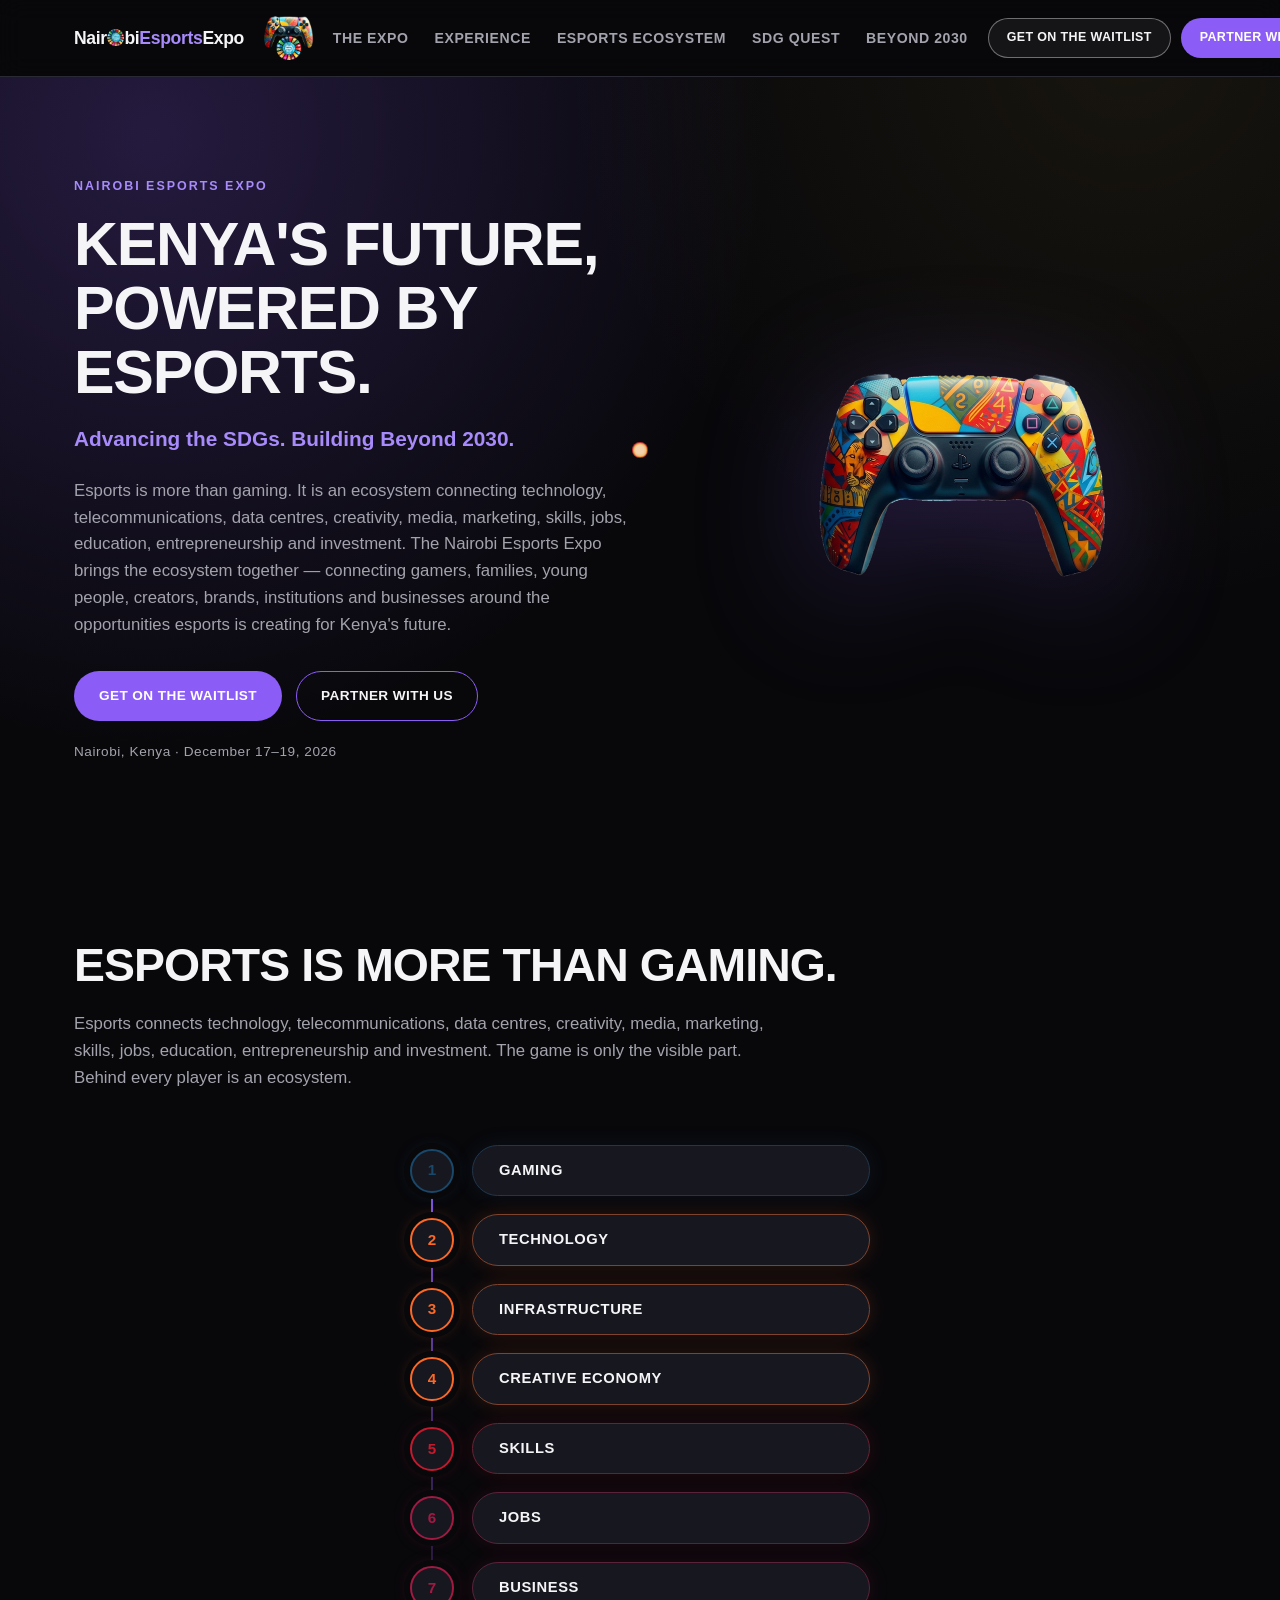
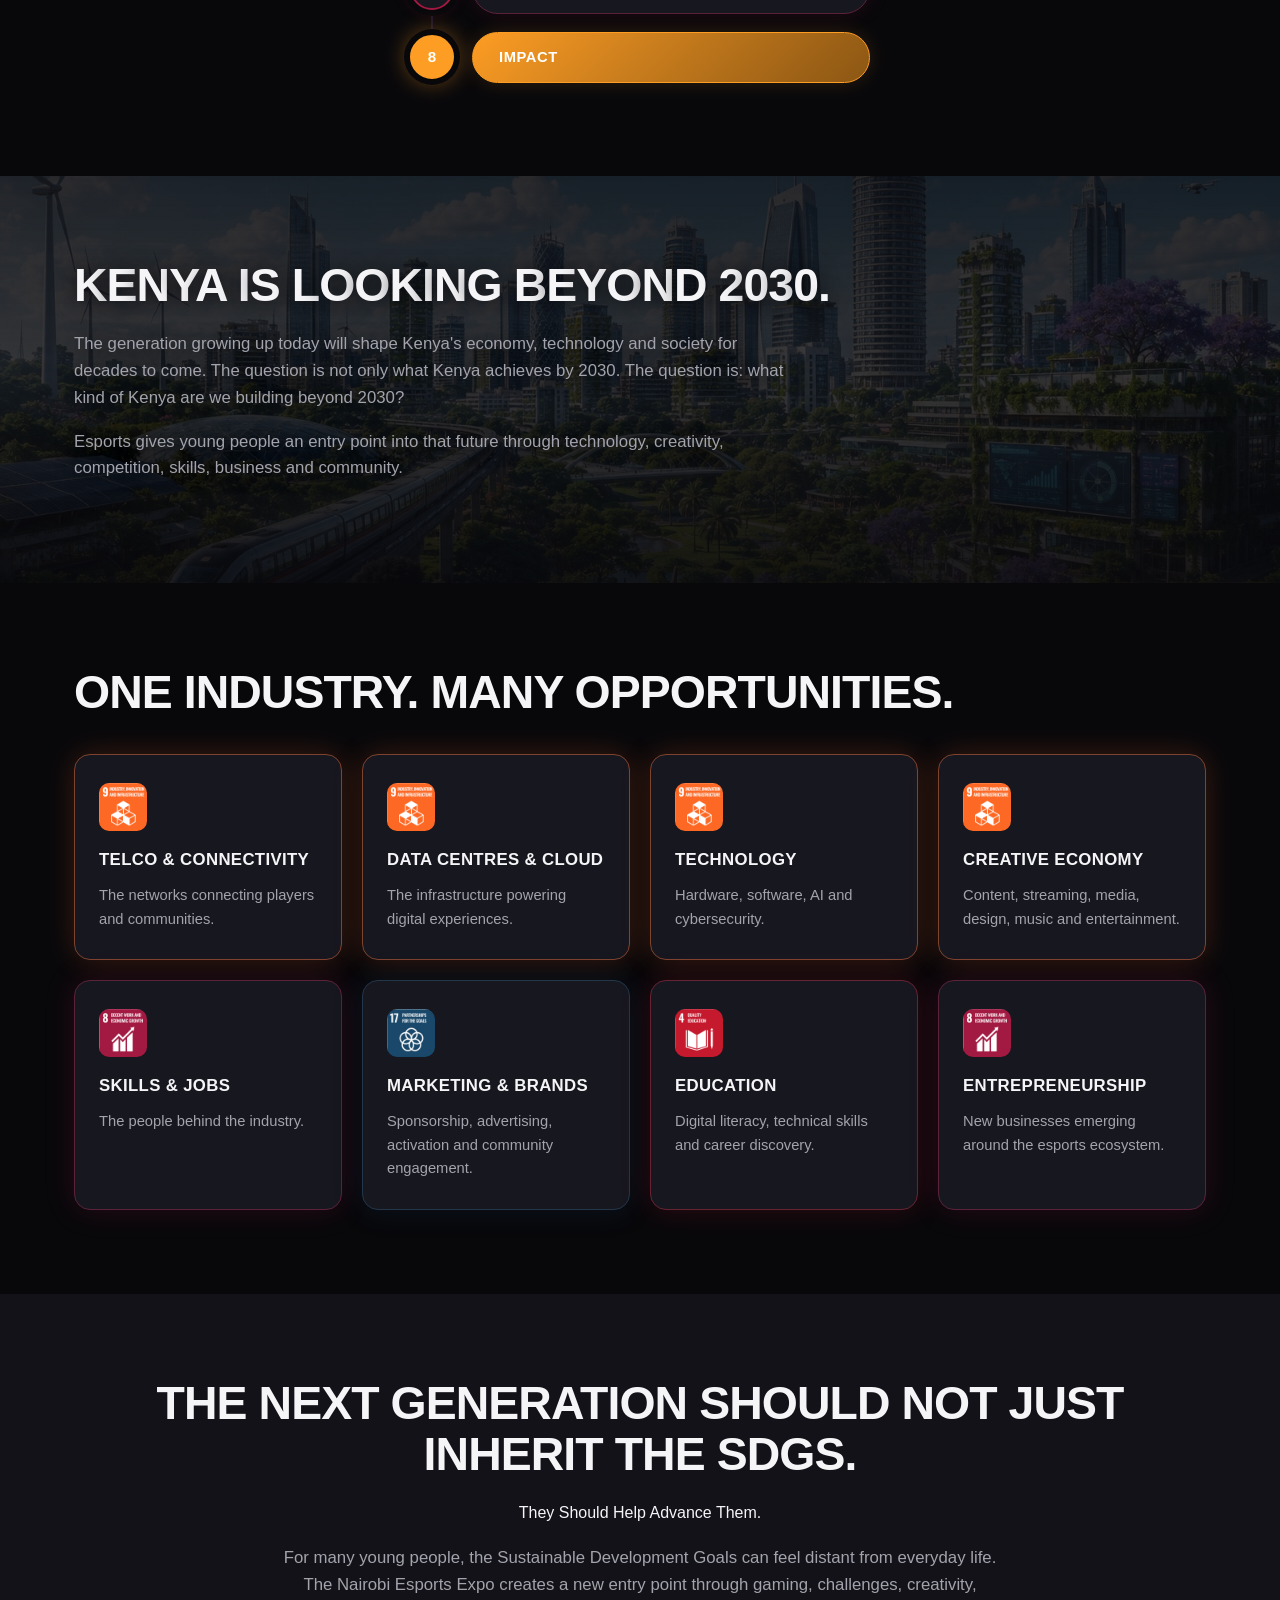
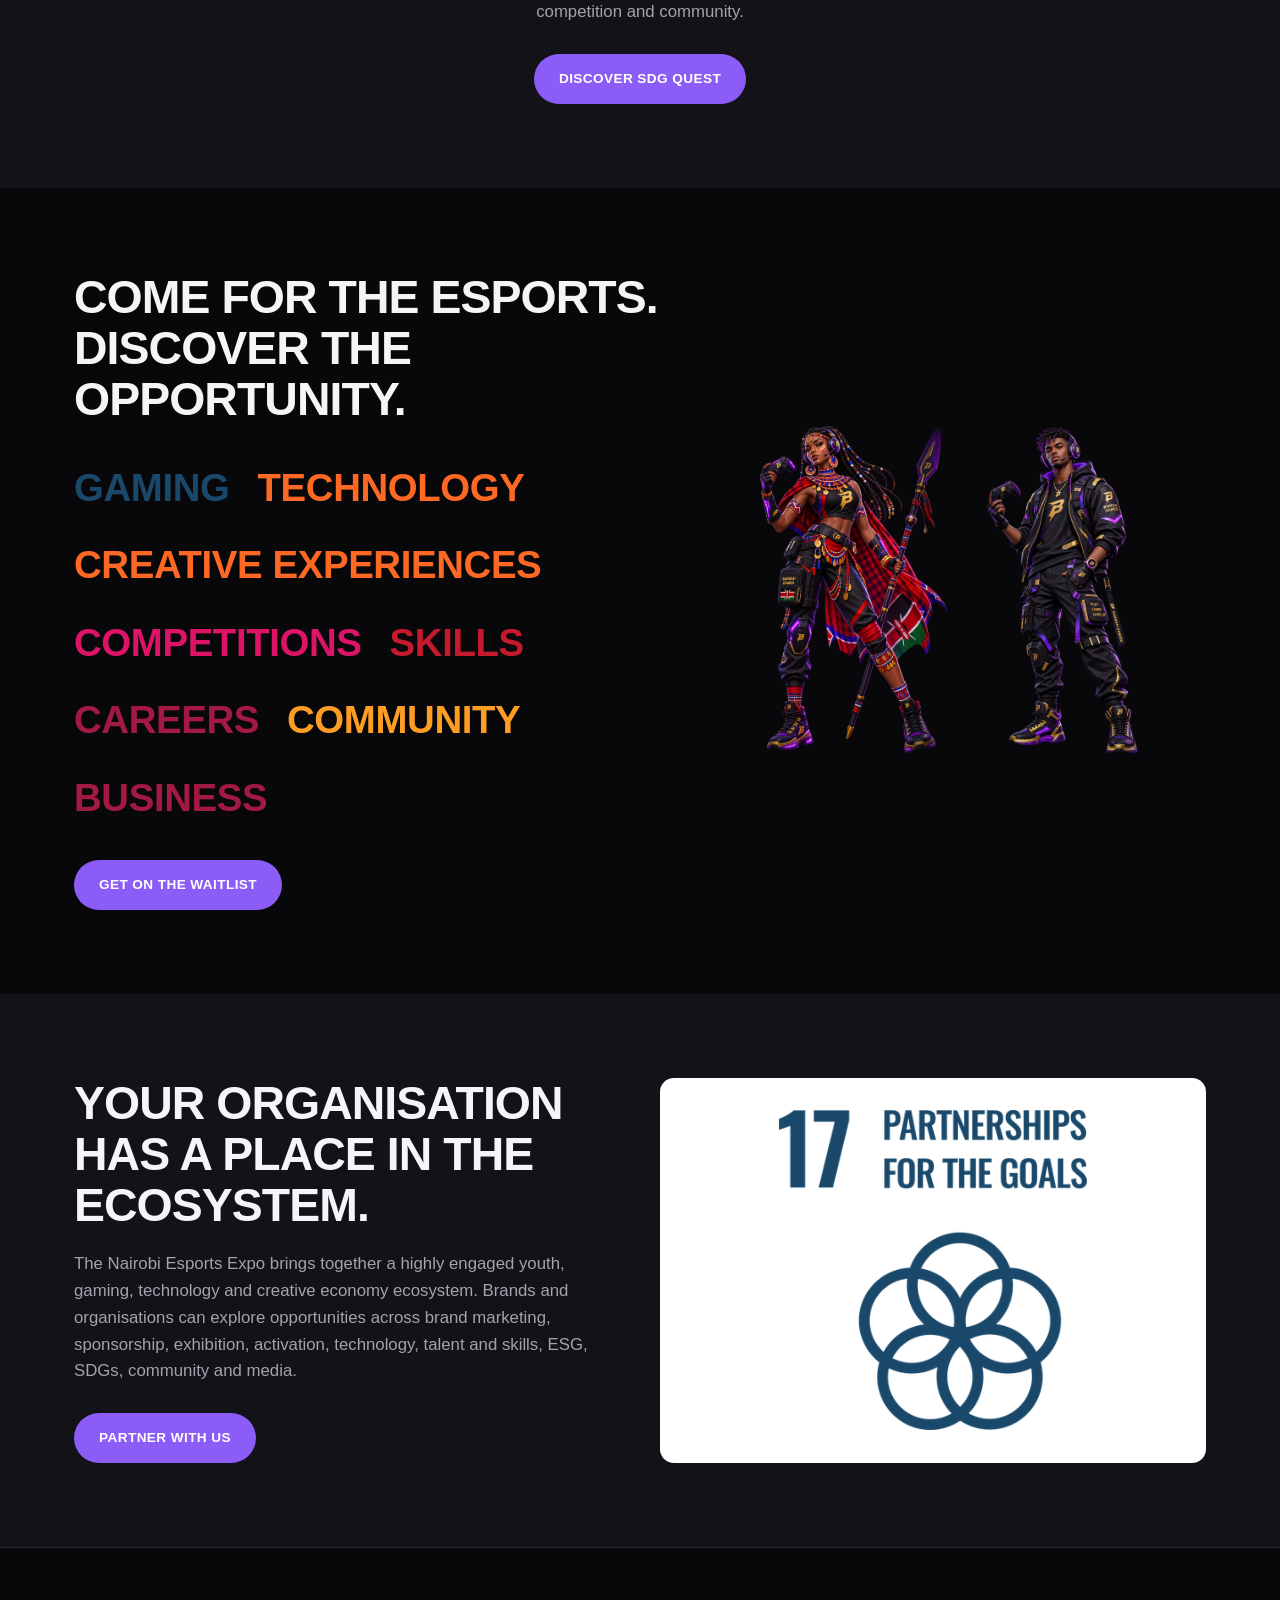
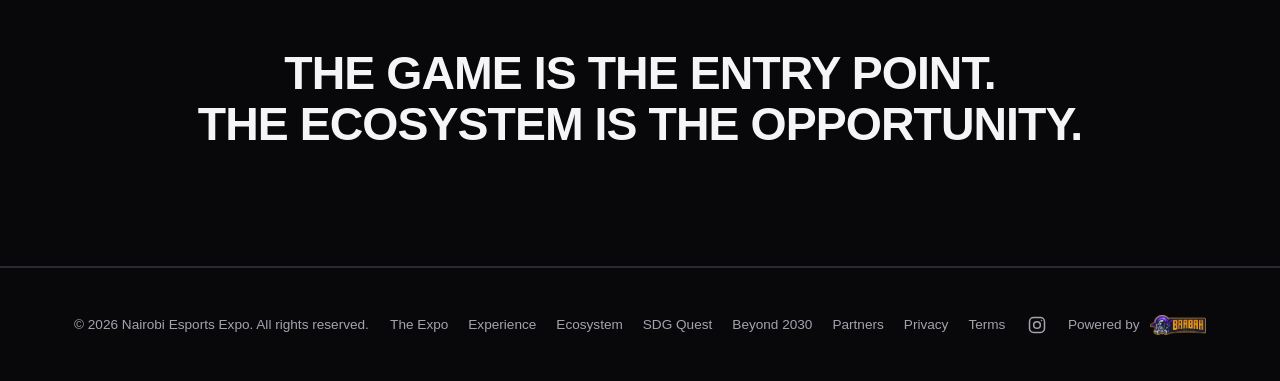
==== index.html @ 6d02dabc "Add hidden shake-counter mini-game Rapidly moving the cursor back and forth in roughly the same spot" ====
<!DOCTYPE html>
<html lang="en">
<head>
<meta charset="UTF-8">
<!-- Google tag (gtag.js) -->
<script async src="https://www.googletagmanager.com/gtag/js?id=G-0RFB4N63XX"></script>
<script>
  window.dataLayer = window.dataLayer || [];
  function gtag(){dataLayer.push(arguments);}
  gtag('js', new Date());

  gtag('config', 'G-0RFB4N63XX');
</script>
<meta name="viewport" content="width=device-width, initial-scale=1.0">
<title>Nairobi Esports Expo | Kenya's Future, Powered by Esports</title>
<meta name="description" content="Nairobi Esports Expo brings gamers, families, brands, institutions and the wider esports ecosystem together to explore technology, skills, jobs, creativity, SDGs and Kenya's future beyond 2030.">
<link rel="icon" type="image/png" sizes="32x32" href="favicon-32.png">
<link rel="icon" type="image/png" sizes="64x64" href="favicon-64.png">
<link rel="apple-touch-icon" href="favicon-64.png">
<link rel="stylesheet" href="styles.css?v=41">
</head>
<body>
<a href="#main" class="skip-link">Skip to content</a>

<header class="site-header">
  <div class="container nav-wrap">
    <a href="/" class="logo">Nair<img src="sdg-wheel.png" alt="o" class="logo-o">bi<span>Esports</span>Expo</a>
    <img src="sdg-logo.png" alt="Official Planeteer Club — SDG Games &amp; Esports" class="sdg-badge">
    <nav class="nav-links" aria-label="Primary">
      <a href="/the-expo">The Expo</a>
      <a href="/experience">Experience</a>
      <a href="/esports-ecosystem">Esports Ecosystem</a>
      <a href="/sdg-quest">SDG Quest</a>
      <a href="/beyond-2030">Beyond 2030</a>
    </nav>
    <div class="nav-ctas">
      <a href="/waitlist" class="btn btn-ghost btn-sm">Get on the Waitlist</a>
      <a href="/partners" class="btn btn-primary btn-sm">Partner With Us</a>
    </div>
    <button class="nav-toggle" aria-label="Toggle menu" aria-expanded="false">
      <span></span><span></span><span></span>
    </button>
  </div>
</header>

<main id="main">

  <!-- HERO -->
  <section class="hero">
    <div class="container hero-inner">
      <div class="hero-content reveal">
        <p class="eyebrow">Nairobi Esports Expo</p>
        <h1>Kenya's Future, Powered by Esports.</h1>
        <p class="subheadline">Advancing the SDGs. Building Beyond 2030.</p>
        <p class="hero-body">Esports is more than gaming. It is an ecosystem connecting technology, telecommunications, data centres, creativity, media, marketing, skills, jobs, education, entrepreneurship and investment. The Nairobi Esports Expo brings the ecosystem together — connecting gamers, families, young people, creators, brands, institutions and businesses around the opportunities esports is creating for Kenya's future.</p>
        <div class="hero-actions">
          <a href="/waitlist" class="btn btn-primary">Get on the Waitlist</a>
          <a href="/partners" class="btn btn-secondary">Partner With Us</a>
        </div>
        <p class="hero-meta">Nairobi, Kenya · December 17–19, 2026</p>
      </div>
      <div class="hero-visual reveal">
        <img src="hero-controller.png?v=2" alt="Custom Nairobi Esports Expo controller">
      </div>
    </div>
  </section>

  <!-- THE BIG IDEA -->
  <section class="section reveal">
    <div class="container">
      <h2>Esports Is More Than Gaming.</h2>
      <p class="section-sub">Esports connects technology, telecommunications, data centres, creativity, media, marketing, skills, jobs, education, entrepreneurship and investment. The game is only the visible part. Behind every player is an ecosystem.</p>
      <div class="flow-track">
        <div class="flow-node reveal" style="--sdg-color:#19486A;"><span class="flow-num">1</span><span class="flow-label">Gaming</span></div>
        <div class="flow-node reveal" style="--sdg-color:#FD6925;"><span class="flow-num">2</span><span class="flow-label">Technology</span></div>
        <div class="flow-node reveal" style="--sdg-color:#FD6925;"><span class="flow-num">3</span><span class="flow-label">Infrastructure</span></div>
        <div class="flow-node reveal" style="--sdg-color:#FD6925;"><span class="flow-num">4</span><span class="flow-label">Creative Economy</span></div>
        <div class="flow-node reveal" style="--sdg-color:#C5192D;"><span class="flow-num">5</span><span class="flow-label">Skills</span></div>
        <div class="flow-node reveal" style="--sdg-color:#A21942;"><span class="flow-num">6</span><span class="flow-label">Jobs</span></div>
        <div class="flow-node reveal" style="--sdg-color:#A21942;"><span class="flow-num">7</span><span class="flow-label">Business</span></div>
        <div class="flow-node flow-final reveal" style="--sdg-color:#FD9D24;"><span class="flow-num">8</span><span class="flow-label">Impact</span></div>
      </div>
    </div>
  </section>

  <!-- WHY NOW -->
  <section class="section alt section-beyond-bg reveal">
    <div class="container">
      <h2>Kenya Is Looking Beyond 2030.</h2>
      <p class="section-sub">The generation growing up today will shape Kenya's economy, technology and society for decades to come. The question is not only what Kenya achieves by 2030. The question is: what kind of Kenya are we building beyond 2030?</p>
      <p class="section-sub">Esports gives young people an entry point into that future through technology, creativity, competition, skills, business and community.</p>
    </div>
  </section>

  <!-- ECOSYSTEM -->
  <section id="ecosystem" class="section reveal">
    <div class="container">
      <h2>One Industry. Many Opportunities.</h2>
      <div class="card-grid cols-4">
        <div class="info-card" style="--sdg-color:#FD6925;">
          <img src="sdg-goal-9.png" alt="SDG 9: Industry, Innovation and Infrastructure" class="card-sdg-icon">
          <h3>Telco &amp; Connectivity</h3>
          <p>The networks connecting players and communities.</p>
        </div>
        <div class="info-card" style="--sdg-color:#FD6925;">
          <img src="sdg-goal-9.png" alt="SDG 9: Industry, Innovation and Infrastructure" class="card-sdg-icon">
          <h3>Data Centres &amp; Cloud</h3>
          <p>The infrastructure powering digital experiences.</p>
        </div>
        <div class="info-card" style="--sdg-color:#FD6925;">
          <img src="sdg-goal-9.png" alt="SDG 9: Industry, Innovation and Infrastructure" class="card-sdg-icon">
          <h3>Technology</h3>
          <p>Hardware, software, AI and cybersecurity.</p>
        </div>
        <div class="info-card" style="--sdg-color:#FD6925;">
          <img src="sdg-goal-9.png" alt="SDG 9: Industry, Innovation and Infrastructure" class="card-sdg-icon">
          <h3>Creative Economy</h3>
          <p>Content, streaming, media, design, music and entertainment.</p>
        </div>
        <div class="info-card" style="--sdg-color:#A21942;">
          <img src="sdg-goal-8.png" alt="SDG 8: Decent Work and Economic Growth" class="card-sdg-icon">
          <h3>Skills &amp; Jobs</h3>
          <p>The people behind the industry.</p>
        </div>
        <div class="info-card" style="--sdg-color:#19486A;">
          <img src="sdg-goal-17.png" alt="SDG 17: Partnerships for the Goals" class="card-sdg-icon">
          <h3>Marketing &amp; Brands</h3>
          <p>Sponsorship, advertising, activation and community engagement.</p>
        </div>
        <div class="info-card" style="--sdg-color:#C5192D;">
          <img src="sdg-goal-4.png" alt="SDG 4: Quality Education" class="card-sdg-icon">
          <h3>Education</h3>
          <p>Digital literacy, technical skills and career discovery.</p>
        </div>
        <div class="info-card" style="--sdg-color:#A21942;">
          <img src="sdg-goal-8.png" alt="SDG 8: Decent Work and Economic Growth" class="card-sdg-icon">
          <h3>Entrepreneurship</h3>
          <p>New businesses emerging around the esports ecosystem.</p>
        </div>
      </div>
    </div>
  </section>

  <!-- SDGs -->
  <section class="section alt reveal">
    <div class="container" style="text-align:center;">
      <h2>The Next Generation Should Not Just Inherit the SDGs.</h2>
      <p class="statement-sub" style="margin-bottom:20px;">They Should Help Advance Them.</p>
      <p class="section-sub" style="margin-left:auto;margin-right:auto;">For many young people, the Sustainable Development Goals can feel distant from everyday life. The Nairobi Esports Expo creates a new entry point through gaming, challenges, creativity, competition and community.</p>
      <div style="margin-top:28px;">
        <a href="/sdg-quest" class="btn btn-primary">Discover SDG Quest</a>
      </div>
    </div>
  </section>

  <!-- EXPERIENCE -->
  <section class="section reveal">
    <div class="container experience-inner">
      <div class="experience-content">
        <h2>Come for the Esports. Discover the Opportunity.</h2>
        <div class="keyword-list">
          <span style="--sdg-color:#19486A;">Gaming</span>
          <span style="--sdg-color:#FD6925;">Technology</span>
          <span style="--sdg-color:#FD6925;">Creative Experiences</span>
          <span style="--sdg-color:#DD1367;">Competitions</span>
          <span style="--sdg-color:#C5192D;">Skills</span>
          <span style="--sdg-color:#A21942;">Careers</span>
          <span style="--sdg-color:#FD9D24;">Community</span>
          <span style="--sdg-color:#A21942;">Business</span>
        </div>
        <div style="margin-top:32px;">
          <a href="/waitlist" class="btn btn-primary">Get on the Waitlist</a>
        </div>
      </div>
      <div class="experience-visual">
        <img src="gamer-girl.png?v=1" alt="Female esports gamer" class="gamer-figure">
        <img src="gamer-guy.png?v=1" alt="Male esports gamer" class="gamer-figure">
      </div>
    </div>
  </section>

  <!-- BRANDS -->
  <section class="section alt reveal">
    <div class="container brands-inner">
      <div class="brands-content">
        <h2>Your Organisation Has a Place in the Ecosystem.</h2>
        <p class="section-sub">The Nairobi Esports Expo brings together a highly engaged youth, gaming, technology and creative economy ecosystem. Brands and organisations can explore opportunities across brand marketing, sponsorship, exhibition, activation, technology, talent and skills, ESG, SDGs, community and media.</p>
        <div style="margin-top:28px;">
          <a href="/partners" class="btn btn-primary">Partner With Us</a>
        </div>
      </div>
      <div class="sdg17-badge">
        <img src="sdg-17-inverted.png?v=1" alt="SDG 17: Partnerships for the Goals">
      </div>
    </div>
  </section>

  <!-- FINAL STATEMENT -->
  <section class="statement reveal">
    <div class="container">
      <h2>The Game Is the Entry Point.<br>The Ecosystem Is the Opportunity.</h2>
    </div>
  </section>

</main>

<footer class="site-footer">
  <div class="container footer-inner">
    <p>&copy; 2026 Nairobi Esports Expo. All rights reserved.</p>
    <nav class="footer-nav" aria-label="Footer">
      <a href="/the-expo">The Expo</a>
      <a href="/experience">Experience</a>
      <a href="/esports-ecosystem">Ecosystem</a>
      <a href="/sdg-quest">SDG Quest</a>
      <a href="/beyond-2030">Beyond 2030</a>
      <a href="/partners">Partners</a>
      <a href="/privacy">Privacy</a>
      <a href="/terms">Terms</a>
    </nav>
    <div class="footer-social">
      <a href="https://www.instagram.com/nairobiesportsexpo/" target="_blank" rel="noopener" aria-label="Nairobi Esports Expo on Instagram">
        <svg viewBox="0 0 24 24" fill="none" stroke="currentColor" stroke-width="1.8" aria-hidden="true"><rect x="3" y="3" width="18" height="18" rx="5"/><circle cx="12" cy="12" r="4"/><circle cx="17.5" cy="6.5" r="0.9" fill="currentColor" stroke="none"/></svg>
      </a>
    </div>
    <div class="powered-by">
      <span>Powered by</span>
      <a href="https://www.barbahgames.gg" target="_blank" rel="noopener">
        <img src="barbah-logo.png" alt="BARBAH Games &amp; VR">
      </a>
    </div>
  </div>
</footer>

<div class="mobile-cta-bar">
  <a href="/waitlist" class="btn btn-ghost btn-sm">Waitlist</a>
  <a href="/partners" class="btn btn-primary btn-sm">Partner With Us</a>
</div>

<script src="script.js?v=13"></script>
</body>
</html>
---- styles.css ----
:root {
  --bg: #08080b;
  --bg-alt: #121218;
  --surface: #17171f;
  --surface-2: #1d1d27;
  --border: #2a2a35;
  --text: #f5f5f7;
  --text-dim: #a3a3ad;
  --accent: #8b5cf6;
  --accent-bright: #a78bfa;
  --accent-dim: rgba(139, 92, 246, 0.15);
  --gold: #d4af37;
  --radius: 16px;
  --max-width: 1180px;
  --font: -apple-system, BlinkMacSystemFont, "Segoe UI", Roboto, Helvetica, Arial, sans-serif;
}

* { box-sizing: border-box; }

html { scroll-behavior: smooth; }

@media (prefers-reduced-motion: reduce) {
  html { scroll-behavior: auto; }
  * { animation-duration: 0.001ms !important; animation-iteration-count: 1 !important; transition-duration: 0.001ms !important; }
}

body {
  margin: 0;
  font-family: var(--font);
  background: var(--bg);
  color: var(--text);
  line-height: 1.6;
  -webkit-font-smoothing: antialiased;
}

.container {
  max-width: var(--max-width);
  margin: 0 auto;
  padding: 0 24px;
}

a { color: inherit; }
img { max-width: 100%; display: block; }

:focus-visible {
  outline: 2px solid var(--accent-bright);
  outline-offset: 3px;
}

.skip-link {
  position: absolute;
  left: -9999px;
  top: 0;
  background: var(--accent);
  color: #fff;
  padding: 12px 20px;
  z-index: 999;
  border-radius: 0 0 8px 0;
}
.skip-link:focus { left: 0; }

/* Header */
.site-header {
  position: sticky;
  top: 0;
  z-index: 50;
  background: rgba(8, 8, 11, 0.88);
  backdrop-filter: blur(12px);
  border-bottom: 1px solid var(--border);
}

.nav-wrap {
  display: flex;
  align-items: center;
  justify-content: space-between;
  height: 76px;
  gap: 20px;
}

.logo {
  font-weight: 800;
  font-size: 1.1rem;
  text-decoration: none;
  letter-spacing: -0.02em;
  white-space: nowrap;
  flex-shrink: 0;
}

.logo span { color: var(--accent-bright); }

.logo-o {
  width: 1em;
  height: 1em;
  object-fit: contain;
  display: inline-block;
  vertical-align: -0.15em;
  border-radius: 50%;
}

.sdg-badge {
  height: 44px;
  width: auto;
  object-fit: contain;
  flex-shrink: 0;
}

.nav-links {
  display: flex;
  gap: 26px;
  flex: 1;
  justify-content: center;
}

.nav-links a {
  text-decoration: none;
  color: var(--text-dim);
  font-size: 0.88rem;
  font-weight: 700;
  letter-spacing: 0.04em;
  text-transform: uppercase;
  transition: color 0.15s;
  white-space: nowrap;
}

.nav-links a:hover, .nav-links a[aria-current="page"] { color: var(--text); }

.nav-ctas {
  display: flex;
  gap: 10px;
  flex-shrink: 0;
}

.mobile-cta-bar {
  display: none;
}

.nav-toggle {
  display: none;
  flex-direction: column;
  gap: 5px;
  background: none;
  border: none;
  cursor: pointer;
  padding: 8px;
}

.nav-toggle span {
  width: 22px;
  height: 2px;
  background: var(--text);
  border-radius: 2px;
}

/* Buttons */
.btn {
  display: inline-block;
  padding: 13px 24px;
  border-radius: 999px;
  font-weight: 700;
  font-size: 0.85rem;
  letter-spacing: 0.03em;
  text-transform: uppercase;
  text-decoration: none;
  border: 1px solid transparent;
  cursor: pointer;
  transition: transform 0.15s, background 0.15s, border-color 0.15s, box-shadow 0.15s;
  white-space: nowrap;
}

.btn:hover { transform: translateY(-1px); }

.btn-primary {
  background: var(--accent);
  color: #fff;
  box-shadow: 0 0 0 rgba(139, 92, 246, 0);
}
.btn-primary:hover { background: var(--accent-bright); box-shadow: 0 8px 30px rgba(139, 92, 246, 0.35); }

.btn-secondary {
  background: transparent;
  color: var(--text);
  border-color: var(--accent);
}
.btn-secondary:hover { background: var(--accent-dim); }

.btn-ghost {
  background: rgba(245, 245, 247, 0.06);
  color: var(--text);
  border-color: rgba(245, 245, 247, 0.4);
}
.btn-ghost:hover { border-color: var(--text); background: rgba(245, 245, 247, 0.1); }

.btn-sm { padding: 9px 18px; font-size: 0.78rem; }

/* Eyebrow / headings */
.eyebrow {
  text-transform: uppercase;
  letter-spacing: 0.16em;
  font-size: 0.78rem;
  font-weight: 800;
  color: var(--accent-bright);
  margin: 0 0 16px;
}

h1, h2, h3 { letter-spacing: -0.02em; }

.section h2, .statement h2 {
  font-size: clamp(1.9rem, 4vw, 2.9rem);
  text-transform: uppercase;
  line-height: 1.1;
  margin: 0 0 20px;
}

.section-sub {
  color: var(--text-dim);
  max-width: 720px;
  font-size: 1.05rem;
}

/* Legal pages (Privacy / Terms) */
.legal-content {
  max-width: 780px;
}
.legal-content h2 {
  font-size: 1.4rem;
  margin: 40px 0 12px;
}
.legal-content h2:first-of-type { margin-top: 0; }
.legal-content h3 {
  font-size: 1.1rem;
  margin: 24px 0 10px;
}
.legal-content p,
.legal-content li {
  color: var(--text-dim);
  line-height: 1.7;
}
.legal-content ul {
  margin: 0 0 16px;
  padding-left: 20px;
}
.legal-content li { margin-bottom: 6px; }
.legal-content a { color: var(--accent-bright); }
.legal-content strong { color: var(--text); }

/* Hero */
.hero {
  padding: 100px 0 80px;
  background:
    radial-gradient(circle at 12% 15%, rgba(139, 92, 246, 0.22), transparent 45%),
    radial-gradient(circle at 88% 5%, rgba(212, 175, 55, 0.08), transparent 40%);
  background-attachment: fixed;
}

.hero-inner {
  display: grid;
  grid-template-columns: 1.1fr 0.9fr;
  align-items: center;
  gap: 48px;
}

.hero-content { text-align: left; min-width: 0; }
.hero-visual { min-width: 0; }

.hero h1 {
  font-size: clamp(2.2rem, 4.8vw, 3.8rem);
  line-height: 1.05;
  text-transform: uppercase;
  margin: 0 0 18px;
}

.hero .subheadline {
  font-size: clamp(1.05rem, 2vw, 1.3rem);
  color: var(--accent-bright);
  font-weight: 700;
  margin: 0 0 22px;
}

.hero-body {
  max-width: 560px;
  margin: 0 0 32px;
  color: var(--text-dim);
  font-size: 1.05rem;
}

.hero-actions {
  display: flex;
  gap: 14px;
  flex-wrap: wrap;
  margin-bottom: 20px;
}

.hero-meta {
  color: var(--text-dim);
  font-size: 0.85rem;
  letter-spacing: 0.04em;
}

.hero-visual img {
  width: 100%;
  max-width: 460px;
  margin: 0 auto;
  filter: drop-shadow(0 20px 60px rgba(139, 92, 246, 0.25));
}

.hero.hero-simple { text-align: left; }
.hero.hero-simple .hero-inner { display: block; }
.hero.hero-simple h1 { max-width: 900px; }
.hero.hero-simple .hero-body { max-width: 700px; }

.hero.hero-with-visual .hero-inner {
  display: grid;
  grid-template-columns: 1.1fr 1fr;
  align-items: center;
  gap: 40px;
}
.hero.hero-with-visual h1,
.hero.hero-with-visual .hero-body { max-width: none; }

/* Sections */
.section { padding: 84px 0; }
.section.alt { background: var(--bg-alt); }

.section-beyond-bg {
  position: relative;
  overflow: hidden;
  background-color: var(--bg-alt);
}
.section-beyond-bg::before {
  content: "";
  position: absolute;
  inset: 0;
  background:
    linear-gradient(180deg, rgba(8, 8, 11, 0.86), rgba(8, 8, 11, 0.8) 45%, rgba(8, 8, 11, 0.92)),
    url("beyond-2030-backdrop.jpg?v=2") center 40% / cover no-repeat;
  z-index: 0;
}
.section-beyond-bg .container { position: relative; z-index: 1; }
.section-beyond-bg h2,
.section-beyond-bg .section-sub {
  text-shadow: 0 2px 20px rgba(8, 8, 11, 0.9);
}

/* Big statement / dramatic full-width */
.statement {
  padding: 100px 0;
  text-align: center;
  background: linear-gradient(180deg, var(--bg-alt), var(--bg));
  background-attachment: fixed;
  border-top: 1px solid var(--border);
  border-bottom: 1px solid var(--border);
}

.statement h2 {
  max-width: 900px;
  margin: 0 auto 16px;
}

.statement .statement-sub {
  color: var(--accent-bright);
  font-weight: 800;
  text-transform: uppercase;
  font-size: clamp(1.1rem, 2.4vw, 1.6rem);
  max-width: 900px;
  margin: 0 auto;
  letter-spacing: 0.01em;
}

.statement p.section-sub { margin: 20px auto 0; text-align: center; }

.statement-sdg { position: relative; overflow: hidden; }

.statement-sdg .container { position: relative; z-index: 1; }

.statement-bg {
  position: absolute;
  top: 50%;
  left: 50%;
  transform: translate(-50%, -50%);
  width: 820px;
  max-width: 160%;
  height: auto;
  opacity: 0.16;
  z-index: 0;
  pointer-events: none;
  user-select: none;
}

.statement-bg-wordmark {
  width: 380px;
  max-width: 80%;
  opacity: 0.13;
}

.statement-sdg h2 {
  text-shadow: 0 2px 24px rgba(8, 8, 11, 0.9);
}

.statement-sdg .statement-sub {
  text-shadow: 0 2px 20px rgba(8, 8, 11, 0.9);
}

.statement-sdg p.section-sub {
  color: var(--text);
  opacity: 0.92;
  text-shadow: 0 2px 16px rgba(8, 8, 11, 0.9);
}

/* Grids: pillars / audience / ecosystem / sdg / experience */
.card-grid {
  display: grid;
  grid-template-columns: repeat(3, 1fr);
  gap: 20px;
  margin-top: 36px;
}

.card-grid.cols-4 { grid-template-columns: repeat(4, 1fr); }
.card-grid.cols-2 { grid-template-columns: repeat(2, 1fr); }
.card-grid.cols-5 { grid-template-columns: repeat(5, 1fr); }
.card-grid.cols-6 { grid-template-columns: repeat(3, 1fr); }
.card-grid.cols-8 { grid-template-columns: repeat(4, 1fr); }

.info-card {
  background: var(--surface);
  border: 1px solid var(--border);
  border-radius: var(--radius);
  padding: 28px 24px;
  transition: border-color 0.2s, transform 0.2s;
}

.info-card:hover { border-color: var(--accent); transform: translateY(-3px); }

.info-card[style*="--sdg-color"]:not(.sdg-card) {
  border-color: color-mix(in srgb, var(--sdg-color) 40%, var(--border));
  box-shadow: 0 0 30px color-mix(in srgb, var(--sdg-color) 20%, transparent);
  transition: border-color 0.2s, transform 0.2s, box-shadow 0.25s;
}

.info-card[style*="--sdg-color"]:not(.sdg-card):hover {
  border-color: var(--sdg-color);
  transform: translateY(-3px);
  box-shadow:
    0 12px 34px color-mix(in srgb, var(--sdg-color) 40%, transparent),
    0 0 34px color-mix(in srgb, var(--sdg-color) 30%, transparent);
}

.info-card .card-icon {
  font-size: 1.7rem;
  display: block;
  margin-bottom: 16px;
}

.info-card .card-sdg-icon {
  width: 48px;
  height: 48px;
  border-radius: 10px;
  display: block;
  margin-bottom: 16px;
}

.info-card h3 {
  margin: 0 0 10px;
  font-size: 1.05rem;
  text-transform: uppercase;
  letter-spacing: 0.02em;
}

.info-card p { margin: 0; color: var(--text-dim); font-size: 0.92rem; }

/* SDG goal cards — colored per official SDG emblem */
.sdg-card {
  text-align: center;
  border-top: 4px solid var(--sdg-color, var(--accent));
  transition: border-color 0.2s, transform 0.2s, box-shadow 0.25s;
}

.sdg-card:hover {
  border-color: var(--sdg-color, var(--accent));
  transform: translateY(-3px);
  box-shadow:
    0 12px 34px color-mix(in srgb, var(--sdg-color, var(--accent)) 40%, transparent),
    0 0 34px color-mix(in srgb, var(--sdg-color, var(--accent)) 30%, transparent);
}

.sdg-goal-icon {
  width: 72px;
  height: 72px;
  border-radius: 14px;
  margin: 0 auto 16px;
  object-fit: cover;
}

.sdg-card h3 { margin: 0; font-size: 0.95rem; }

.brands-inner {
  display: grid;
  grid-template-columns: 1fr 1fr;
  align-items: stretch;
  gap: 40px;
}

.sdg17-badge {
  display: flex;
  align-items: center;
  justify-content: center;
  background: #fff;
  padding: 24px;
  border-radius: 14px;
  height: 100%;
  width: 100%;
}

.sdg17-badge img {
  height: 100%;
  width: 100%;
  max-height: 320px;
  object-fit: contain;
  display: block;
}

/* Journey / steps */
.journey {
  display: grid;
  grid-template-columns: repeat(5, 1fr);
  gap: 16px;
  margin-top: 40px;
}

.journey-step {
  background: var(--surface);
  border: 1px solid var(--border);
  border-radius: var(--radius);
  padding: 24px 18px;
  position: relative;
  text-align: center;
  transition: border-color 0.2s, transform 0.2s, box-shadow 0.25s;
}

.journey-step[style*="--sdg-color"] {
  border-color: color-mix(in srgb, var(--sdg-color) 40%, var(--border));
  box-shadow: 0 0 30px color-mix(in srgb, var(--sdg-color) 20%, transparent);
}

.journey-step[style*="--sdg-color"]:hover {
  border-color: var(--sdg-color);
  transform: translateY(-3px);
  box-shadow:
    0 12px 34px color-mix(in srgb, var(--sdg-color) 40%, transparent),
    0 0 34px color-mix(in srgb, var(--sdg-color) 30%, transparent);
}

.journey-step .step-num {
  display: inline-flex;
  align-items: center;
  justify-content: center;
  width: 32px;
  height: 32px;
  border-radius: 50%;
  background: color-mix(in srgb, var(--sdg-color, var(--accent)) 22%, var(--surface));
  color: var(--sdg-color, var(--accent-bright));
  font-weight: 800;
  font-size: 0.85rem;
  margin-bottom: 14px;
}

.journey-step h3 {
  margin: 0 0 8px;
  font-size: 0.95rem;
  text-transform: uppercase;
}

.journey-step p { margin: 0; color: var(--text-dim); font-size: 0.85rem; }

.journey-arrow {
  color: var(--border);
  align-self: center;
  text-align: center;
  display: none;
}

/* Keyword display */
.keyword-list {
  display: flex;
  flex-wrap: wrap;
  gap: 16px 28px;
  margin-top: 32px;
}

.keyword-list span {
  font-size: clamp(1.4rem, 4vw, 2.4rem);
  font-weight: 800;
  text-transform: uppercase;
  color: var(--sdg-color, var(--text-dim));
  letter-spacing: -0.01em;
}

.experience-inner {
  display: grid;
  grid-template-columns: 1.15fr 1fr;
  align-items: center;
  gap: 40px;
}

.experience-visual {
  display: flex;
  justify-content: center;
  align-items: flex-end;
  gap: 8px;
}

.gamer-figure {
  max-width: 220px;
  width: 100%;
  height: auto;
  -webkit-mask-image: radial-gradient(ellipse 70% 85% at center, black 55%, transparent 100%);
  mask-image: radial-gradient(ellipse 70% 85% at center, black 55%, transparent 100%);
}

@media (max-width: 980px) {
  .experience-inner { grid-template-columns: 1fr; }
  .experience-visual { order: -1; margin-bottom: 8px; }
}

/* Simple pill row (e.g. Beyond 2030 bridge keywords) */
.flow-list {
  display: flex;
  flex-direction: column;
  align-items: center;
  gap: 10px;
  margin: 36px 0;
}

.flow-list .flow-item {
  background: var(--surface);
  border: 1px solid var(--border);
  border-radius: 999px;
  padding: 10px 28px;
  font-weight: 800;
  text-transform: uppercase;
  font-size: 0.9rem;
  letter-spacing: 0.05em;
  cursor: pointer;
  box-shadow: 0 0 0 color-mix(in srgb, var(--sdg-color, transparent) 0%, transparent);
  transition: box-shadow 0.25s, border-color 0.25s, transform 0.2s, background 0.25s;
}

.flow-list .flow-item[style*="--sdg-color"] {
  border-color: color-mix(in srgb, var(--sdg-color) 55%, var(--border));
  box-shadow: 0 0 22px color-mix(in srgb, var(--sdg-color) 40%, transparent);
}

.flow-list .flow-item[style*="--sdg-color"]:hover {
  transform: translateY(-3px);
  border-color: var(--sdg-color);
  background: color-mix(in srgb, var(--sdg-color) 15%, var(--surface));
  box-shadow: 0 0 34px color-mix(in srgb, var(--sdg-color) 65%, transparent);
}

/* Ecosystem flow — vertical timeline */
.flow-track {
  position: relative;
  display: flex;
  flex-direction: column;
  max-width: 460px;
  margin: 44px auto 0;
}

.flow-track::before {
  content: "";
  position: absolute;
  left: 21px;
  top: 26px;
  bottom: 26px;
  width: 2px;
  background: linear-gradient(180deg, var(--accent) 0%, rgba(139, 92, 246, 0.4) 55%, rgba(139, 92, 246, 0.08) 100%);
  z-index: 0;
}

.flow-node {
  display: flex;
  align-items: center;
  gap: 18px;
  padding: 9px 0;
  position: relative;
}

.flow-num {
  width: 44px;
  height: 44px;
  border-radius: 50%;
  background: var(--surface);
  border: 2px solid var(--sdg-color, var(--accent));
  color: var(--sdg-color, var(--accent-bright));
  display: flex;
  align-items: center;
  justify-content: center;
  font-weight: 800;
  font-size: 0.95rem;
  flex-shrink: 0;
  box-shadow: 0 0 0 6px var(--bg), 0 0 16px color-mix(in srgb, var(--sdg-color, var(--accent)) 35%, transparent);
  position: relative;
  z-index: 1;
  transition: box-shadow 0.25s ease, transform 0.25s ease;
}

.flow-label {
  flex: 1;
  background: var(--surface);
  border: 1px solid color-mix(in srgb, var(--sdg-color, var(--border)) 40%, var(--border));
  border-radius: 999px;
  padding: 13px 26px;
  font-weight: 800;
  text-transform: uppercase;
  font-size: 0.92rem;
  letter-spacing: 0.04em;
  box-shadow: 0 0 20px color-mix(in srgb, var(--sdg-color, transparent) 16%, transparent);
  transition: border-color 0.25s ease, transform 0.25s ease, box-shadow 0.25s ease, background 0.25s ease;
}

.flow-node:hover .flow-num {
  box-shadow: 0 0 0 6px var(--bg), 0 0 24px color-mix(in srgb, var(--sdg-color, var(--accent)) 60%, transparent);
  transform: scale(1.06);
}

.flow-node:hover .flow-label {
  border-color: var(--sdg-color, var(--accent));
  transform: translateX(6px);
  box-shadow:
    0 8px 24px color-mix(in srgb, var(--sdg-color, var(--accent)) 35%, transparent),
    0 0 26px color-mix(in srgb, var(--sdg-color, var(--accent)) 30%, transparent);
}

.flow-node.flow-final .flow-num {
  background: var(--sdg-color, var(--accent));
  border-color: var(--sdg-color, var(--accent-bright));
  color: #fff;
  box-shadow: 0 0 0 6px var(--bg), 0 0 26px color-mix(in srgb, var(--sdg-color, var(--accent)) 65%, transparent);
}

.flow-node.flow-final .flow-label {
  background: linear-gradient(135deg, var(--sdg-color, var(--accent)), color-mix(in srgb, var(--sdg-color, var(--accent)) 55%, black));
  border-color: var(--sdg-color, var(--accent-bright));
  color: #fff;
}

.flow-node.reveal { transform: translateX(-14px); }
.flow-node.reveal.is-visible { transform: none; }
.flow-node:nth-child(1) { transition-delay: 0s; }
.flow-node:nth-child(2) { transition-delay: 0.07s; }
.flow-node:nth-child(3) { transition-delay: 0.14s; }
.flow-node:nth-child(4) { transition-delay: 0.21s; }
.flow-node:nth-child(5) { transition-delay: 0.28s; }
.flow-node:nth-child(6) { transition-delay: 0.35s; }
.flow-node:nth-child(7) { transition-delay: 0.42s; }
.flow-node:nth-child(8) { transition-delay: 0.49s; }

/* Bullet lists (Explore/Play/Discover/Connect etc) */
.pillar-list {
  display: grid;
  grid-template-columns: repeat(2, 1fr);
  gap: 24px;
  margin-top: 36px;
}

.pillar-list .pillar-block h3 {
  text-transform: uppercase;
  font-size: 1rem;
  color: var(--accent-bright);
  margin: 0 0 14px;
  letter-spacing: 0.04em;
}

.bubble-row {
  display: flex;
  flex-wrap: wrap;
  gap: 10px;
}

.pillar-block:nth-child(1) { --block-delay: 0s; }
.pillar-block:nth-child(2) { --block-delay: 0.12s; }
.pillar-block:nth-child(3) { --block-delay: 0.24s; }
.pillar-block:nth-child(4) { --block-delay: 0.36s; }

.bubble:nth-child(1) { --item-delay: 0s; --float-delay: 0s; }
.bubble:nth-child(2) { --item-delay: 0.07s; --float-delay: 0.3s; }
.bubble:nth-child(3) { --item-delay: 0.14s; --float-delay: 0.6s; }
.bubble:nth-child(4) { --item-delay: 0.21s; --float-delay: 0.9s; }
.bubble:nth-child(5) { --item-delay: 0.28s; --float-delay: 1.2s; }
.bubble:nth-child(6) { --item-delay: 0.35s; --float-delay: 1.5s; }

.bubble {
  display: inline-flex;
  opacity: 0;
  transition: opacity 0.4s ease, transform 0.25s ease;
  transition-delay: calc(var(--block-delay, 0s) + var(--item-delay, 0s));
}

.pillar-list.is-visible .bubble { opacity: 1; }

.bubble:hover { transform: scale(1.08); }

.bubble-inner {
  display: inline-flex;
  align-items: center;
  background: var(--surface);
  border: 1px solid var(--border);
  border-radius: 999px;
  padding: 9px 18px;
  font-size: 0.85rem;
  font-weight: 700;
  color: var(--text-dim);
  white-space: nowrap;
  animation: bubble-float 3.6s ease-in-out infinite;
  animation-delay: var(--float-delay, 0s);
  transition: color 0.2s ease, border-color 0.2s ease, box-shadow 0.2s ease, background 0.2s ease;
}

@keyframes bubble-float {
  0%, 100% { transform: translateY(0); }
  50% { transform: translateY(-6px); }
}

.bubble[style*="--sdg-color"] .bubble-inner {
  color: var(--sdg-color);
  border-color: color-mix(in srgb, var(--sdg-color) 45%, var(--border));
}

.bubble:hover .bubble-inner,
.bubble.pillar-active .bubble-inner {
  color: #fff;
  border-color: var(--pillar-glow, var(--sdg-color, var(--accent)));
  background: color-mix(in srgb, var(--pillar-glow, var(--sdg-color, var(--accent))) 18%, var(--surface));
  box-shadow: 0 0 20px color-mix(in srgb, var(--pillar-glow, var(--sdg-color, var(--accent))) 45%, transparent);
}

@media (prefers-reduced-motion: reduce) {
  .bubble-inner { animation: none; }
}

/* Forms */
.form-card {
  background: var(--surface);
  border: 1px solid var(--border);
  border-radius: var(--radius);
  padding: 32px;
  display: grid;
  gap: 20px;
  max-width: 720px;
}

.form-card label {
  display: grid;
  gap: 8px;
  font-size: 0.88rem;
  color: var(--text-dim);
  font-weight: 700;
}

.form-card input,
.form-card select,
.form-card textarea {
  background: var(--bg);
  border: 1px solid var(--border);
  border-radius: 8px;
  padding: 12px 14px;
  color: var(--text);
  font-family: inherit;
  font-size: 0.95rem;
  font-weight: 400;
  resize: vertical;
}

.form-card input:focus,
.form-card select:focus,
.form-card textarea:focus {
  outline: none;
  border-color: var(--accent);
}

.check-grid {
  display: grid;
  grid-template-columns: repeat(3, 1fr);
  gap: 10px;
}

.check-item {
  display: flex;
  align-items: center;
  gap: 8px;
  background: var(--bg);
  border: 1px solid var(--border);
  border-radius: 8px;
  padding: 10px 12px;
  font-size: 0.85rem;
  color: var(--text-dim);
  cursor: pointer;
}

.check-item input { width: auto; margin: 0; accent-color: var(--accent); }
.check-item:has(input:checked) { border-color: var(--accent); color: var(--text); }

.radio-grid {
  display: grid;
  grid-template-columns: repeat(3, 1fr);
  gap: 10px;
}

.form-status {
  margin: 0;
  font-size: 0.88rem;
  min-height: 1.2em;
}
.form-status.success { color: #4ade80; }
.form-status.error { color: #f87171; }

/* Footer */
.site-footer {
  border-top: 1px solid var(--border);
  padding: 32px 0;
}

.footer-inner {
  display: flex;
  flex-wrap: wrap;
  justify-content: space-between;
  align-items: center;
  gap: 16px;
  color: var(--text-dim);
  font-size: 0.85rem;
}

.footer-nav {
  display: flex;
  gap: 20px;
  flex-wrap: wrap;
}
.footer-nav a { text-decoration: none; color: var(--text-dim); }
.footer-nav a:hover { color: var(--text); }

.powered-by {
  display: flex;
  align-items: center;
  gap: 10px;
  color: var(--text-dim);
  font-size: 0.85rem;
}
.powered-by img { height: 20px; width: auto; }

.footer-social { display: flex; align-items: center; gap: 14px; }
.footer-social a {
  display: inline-flex;
  color: var(--text-dim);
  transition: color 0.2s;
}
.footer-social a:hover { color: var(--accent-bright); }
.footer-social svg { width: 20px; height: 20px; }

/* Reveal-on-scroll */
.reveal {
  opacity: 0;
  transform: translateY(16px);
  transition: opacity 0.6s ease, transform 0.6s ease;
}
.reveal.is-visible { opacity: 1; transform: none; }
@media (prefers-reduced-motion: reduce) {
  .reveal { opacity: 1; transform: none; transition: none; }
}

/* Fixed-attachment parallax is unreliable on touch/coarse-pointer devices */
@media (pointer: coarse), (max-width: 720px) {
  .hero, .statement { background-attachment: scroll; }
}

/* Letter ripple — per-character spans inside h1/h2/h3, colored by script.js on cursor proximity */
.letter {
  transition: color 0.2s ease, text-shadow 0.2s ease;
}

/* Cursor trail */
.cursor-trail {
  position: fixed;
  inset: 0;
  pointer-events: none;
  z-index: 9999;
}

.cursor-dot {
  position: fixed;
  top: 0;
  left: 0;
  border-radius: 50%;
  background: var(--accent-bright);
  mix-blend-mode: screen;
  pointer-events: none;
  will-change: transform;
}

.water-ripple {
  position: fixed;
  width: 34px;
  height: 34px;
  border-radius: 50%;
  border: 1.5px solid rgba(38, 189, 226, 0.55);
  box-shadow: 0 0 12px rgba(38, 189, 226, 0.25) inset;
  pointer-events: none;
  z-index: 9998;
  transform: translate(-50%, -50%) scale(0.25);
  opacity: 0.7;
  animation: water-ripple-expand 0.9s ease-out forwards;
}

@keyframes water-ripple-expand {
  to {
    transform: translate(-50%, -50%) scale(2.6);
    opacity: 0;
  }
}

/* Hidden shake-counter mini-game */
.shake-counter {
  position: fixed;
  bottom: 24px;
  left: 24px;
  z-index: 9997;
  display: flex;
  align-items: center;
  gap: 12px;
  padding: 10px 18px;
  border-radius: 999px;
  background: rgba(8, 8, 11, 0.85);
  backdrop-filter: blur(8px);
  border: 1px solid color-mix(in srgb, var(--shake-color, var(--accent)) 45%, var(--border));
  opacity: 0;
  transform: translateY(10px) scale(0.9);
  pointer-events: none;
  transition: opacity 0.35s ease, transform 0.35s ease, border-color 0.3s ease;
}

.shake-counter.is-visible {
  opacity: 1;
  transform: translateY(0) scale(1);
}

.shake-counter-label {
  font-size: 0.65rem;
  font-weight: 700;
  letter-spacing: 0.1em;
  text-transform: uppercase;
  color: var(--text-dim);
  white-space: nowrap;
}

.shake-counter-value {
  font-size: 1.4rem;
  font-weight: 800;
  min-width: 1.8ch;
  text-align: center;
  color: var(--shake-color, var(--accent-bright));
  text-shadow: 0 0 14px var(--shake-color, var(--accent-bright));
}

.shake-counter.pulse .shake-counter-value {
  animation: shake-pulse 0.32s ease;
}

@keyframes shake-pulse {
  0% { transform: scale(1); }
  45% { transform: scale(1.4); }
  100% { transform: scale(1); }
}

/* Responsive */
@media (max-width: 980px) {
  .hero-inner, .hero.hero-with-visual .hero-inner { grid-template-columns: 1fr; gap: 32px; text-align: center; }
  .hero-content { text-align: center; }
  .hero-actions { justify-content: center; }
  .hero-body { margin-left: auto; margin-right: auto; }
  .hero-visual { order: -1; }
  .hero-visual img { max-width: 320px; }
  .card-grid, .card-grid.cols-4, .card-grid.cols-5, .card-grid.cols-6, .card-grid.cols-8 { grid-template-columns: repeat(2, 1fr); }
  .journey { grid-template-columns: repeat(2, 1fr); }
  .pillar-list { grid-template-columns: 1fr; }
  .check-grid, .radio-grid { grid-template-columns: repeat(2, 1fr); }
}

@media (max-width: 720px) {
  .brands-inner { grid-template-columns: 1fr; text-align: center; }
  .brands-inner .sdg17-badge { order: -1; height: auto; margin-bottom: 8px; }
  .brands-inner .sdg17-badge img { height: 160px; }
  .nav-links, .nav-ctas { display: none; }
  .nav-toggle { display: flex; }
  .site-header.open .nav-links {
    display: flex;
    flex-direction: column;
    position: absolute;
    top: 76px;
    left: 0;
    right: 0;
    background: var(--bg);
    border-bottom: 1px solid var(--border);
    padding: 20px 24px;
    gap: 18px;
  }
  .site-header.open .nav-ctas {
    display: flex;
    flex-direction: column;
    position: absolute;
    top: 340px;
    left: 24px;
    right: 24px;
  }
  .card-grid, .card-grid.cols-4, .card-grid.cols-5, .card-grid.cols-6, .card-grid.cols-8 { grid-template-columns: 1fr; }
  .journey { grid-template-columns: 1fr; }
  .check-grid, .radio-grid { grid-template-columns: 1fr; }
  .hero { padding: 70px 0 50px; }
  .sdg-badge { height: 36px; }
  .section { padding: 60px 0; }
  .statement { padding: 70px 0; }
  body { padding-bottom: 68px; }
  .mobile-cta-bar {
    display: flex;
    position: fixed;
    bottom: 0;
    left: 0;
    right: 0;
    z-index: 200;
    gap: 10px;
    padding: 10px 14px;
    background: var(--bg-alt);
    border-top: 1px solid var(--border);
  }
  .mobile-cta-bar .btn { flex: 1; padding: 12px 10px; font-size: 0.9rem; text-align: center; }
}
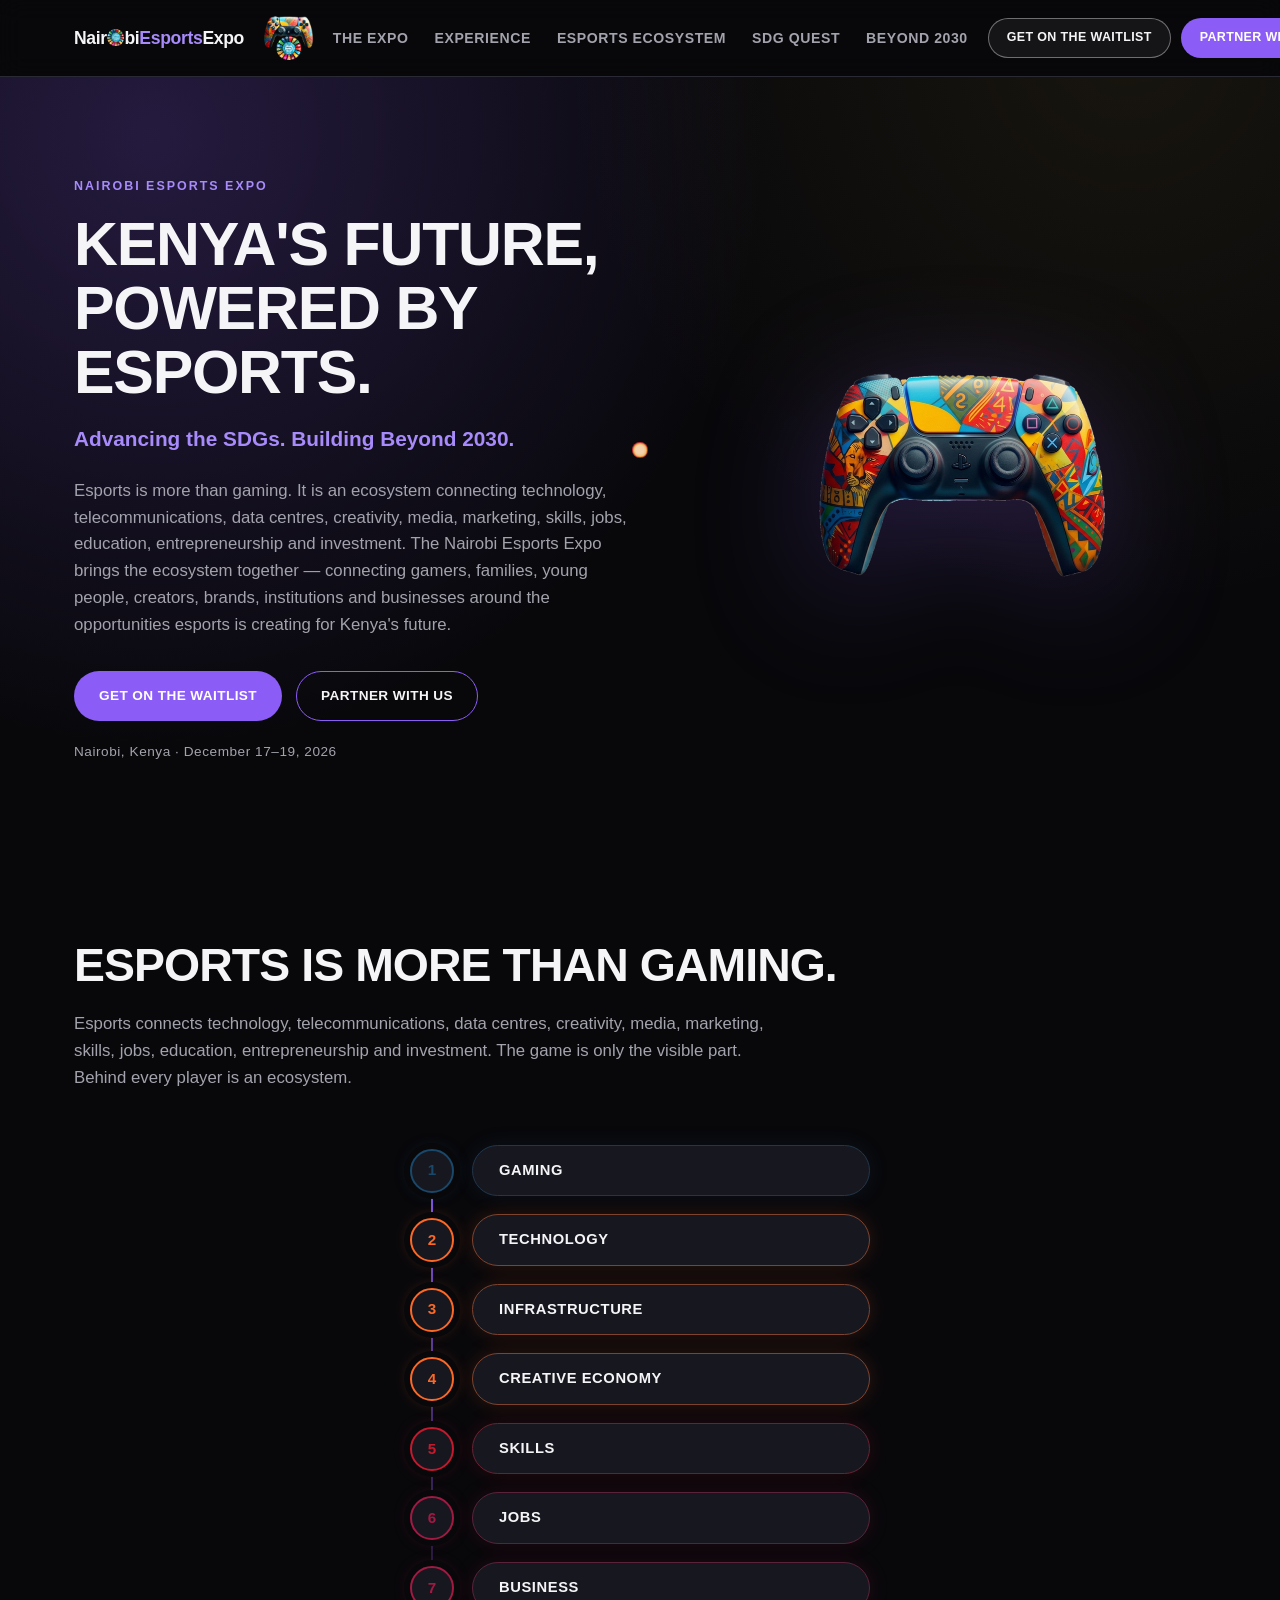
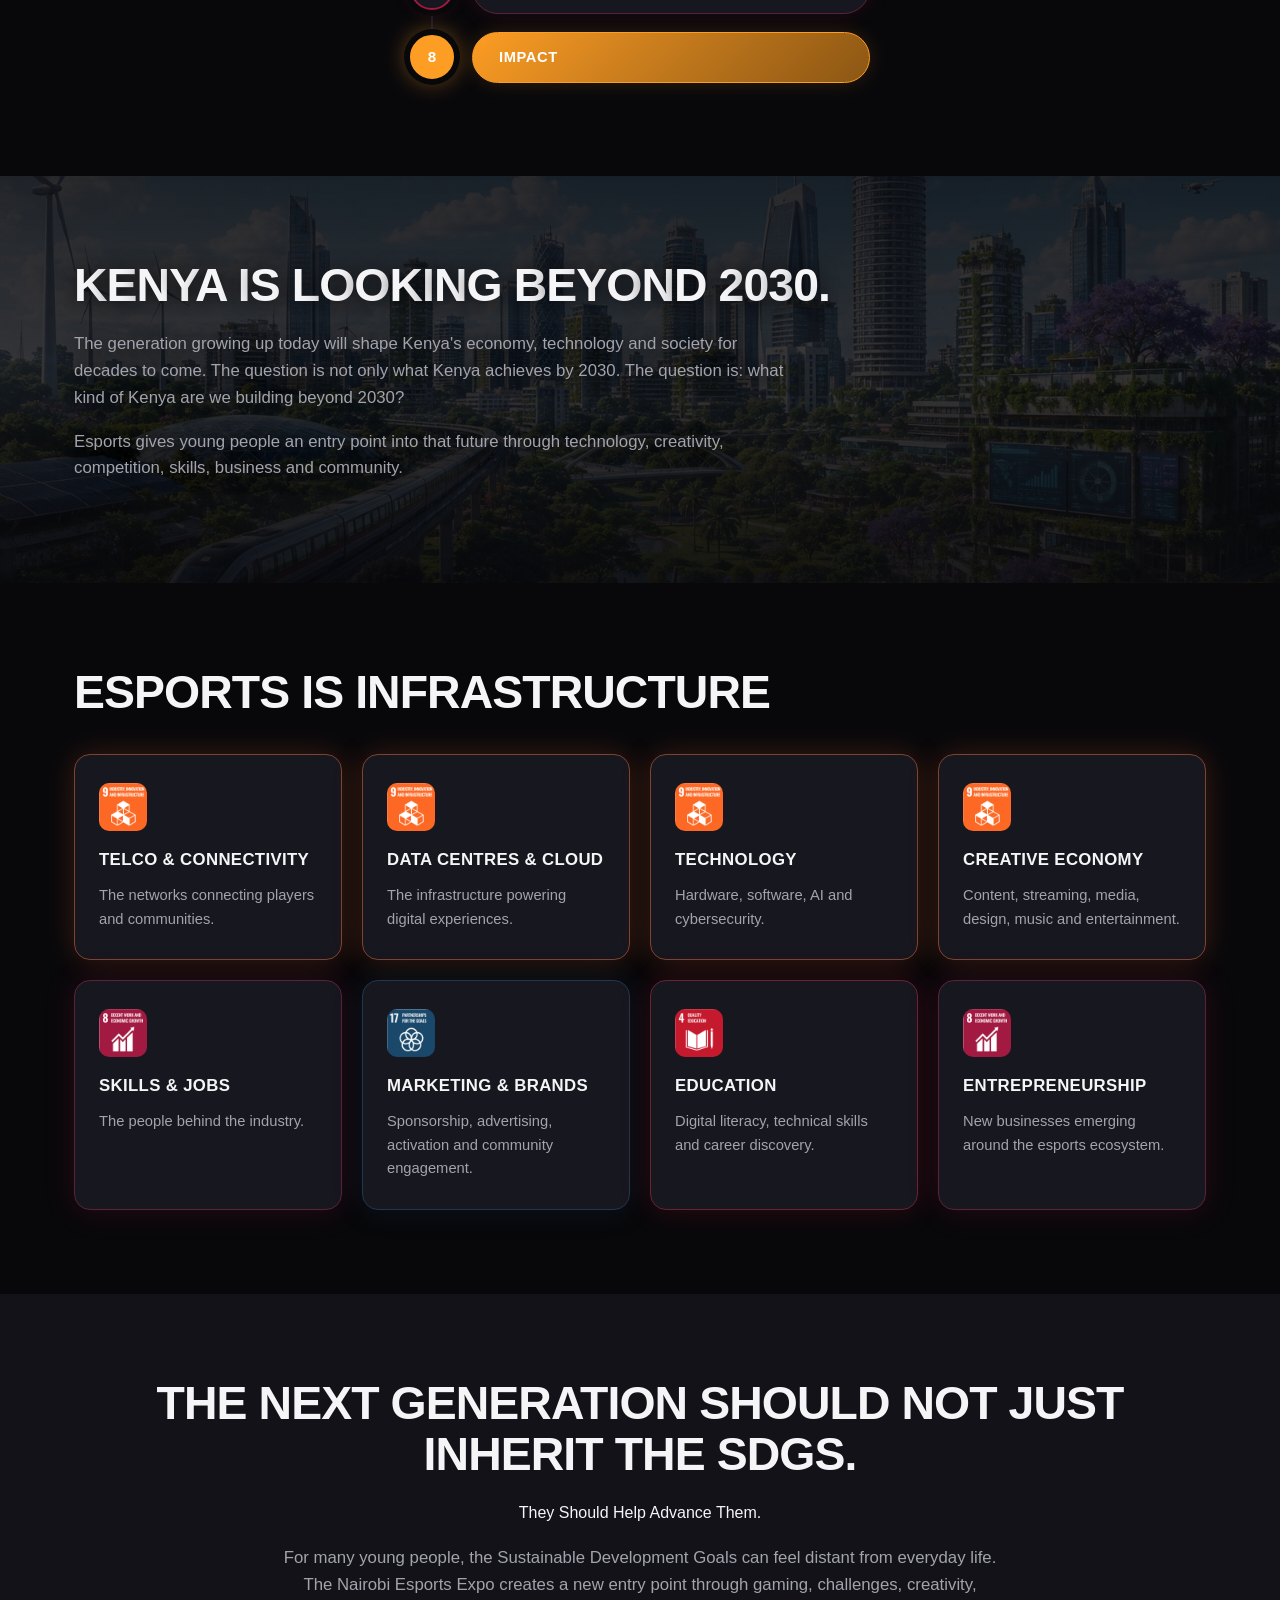
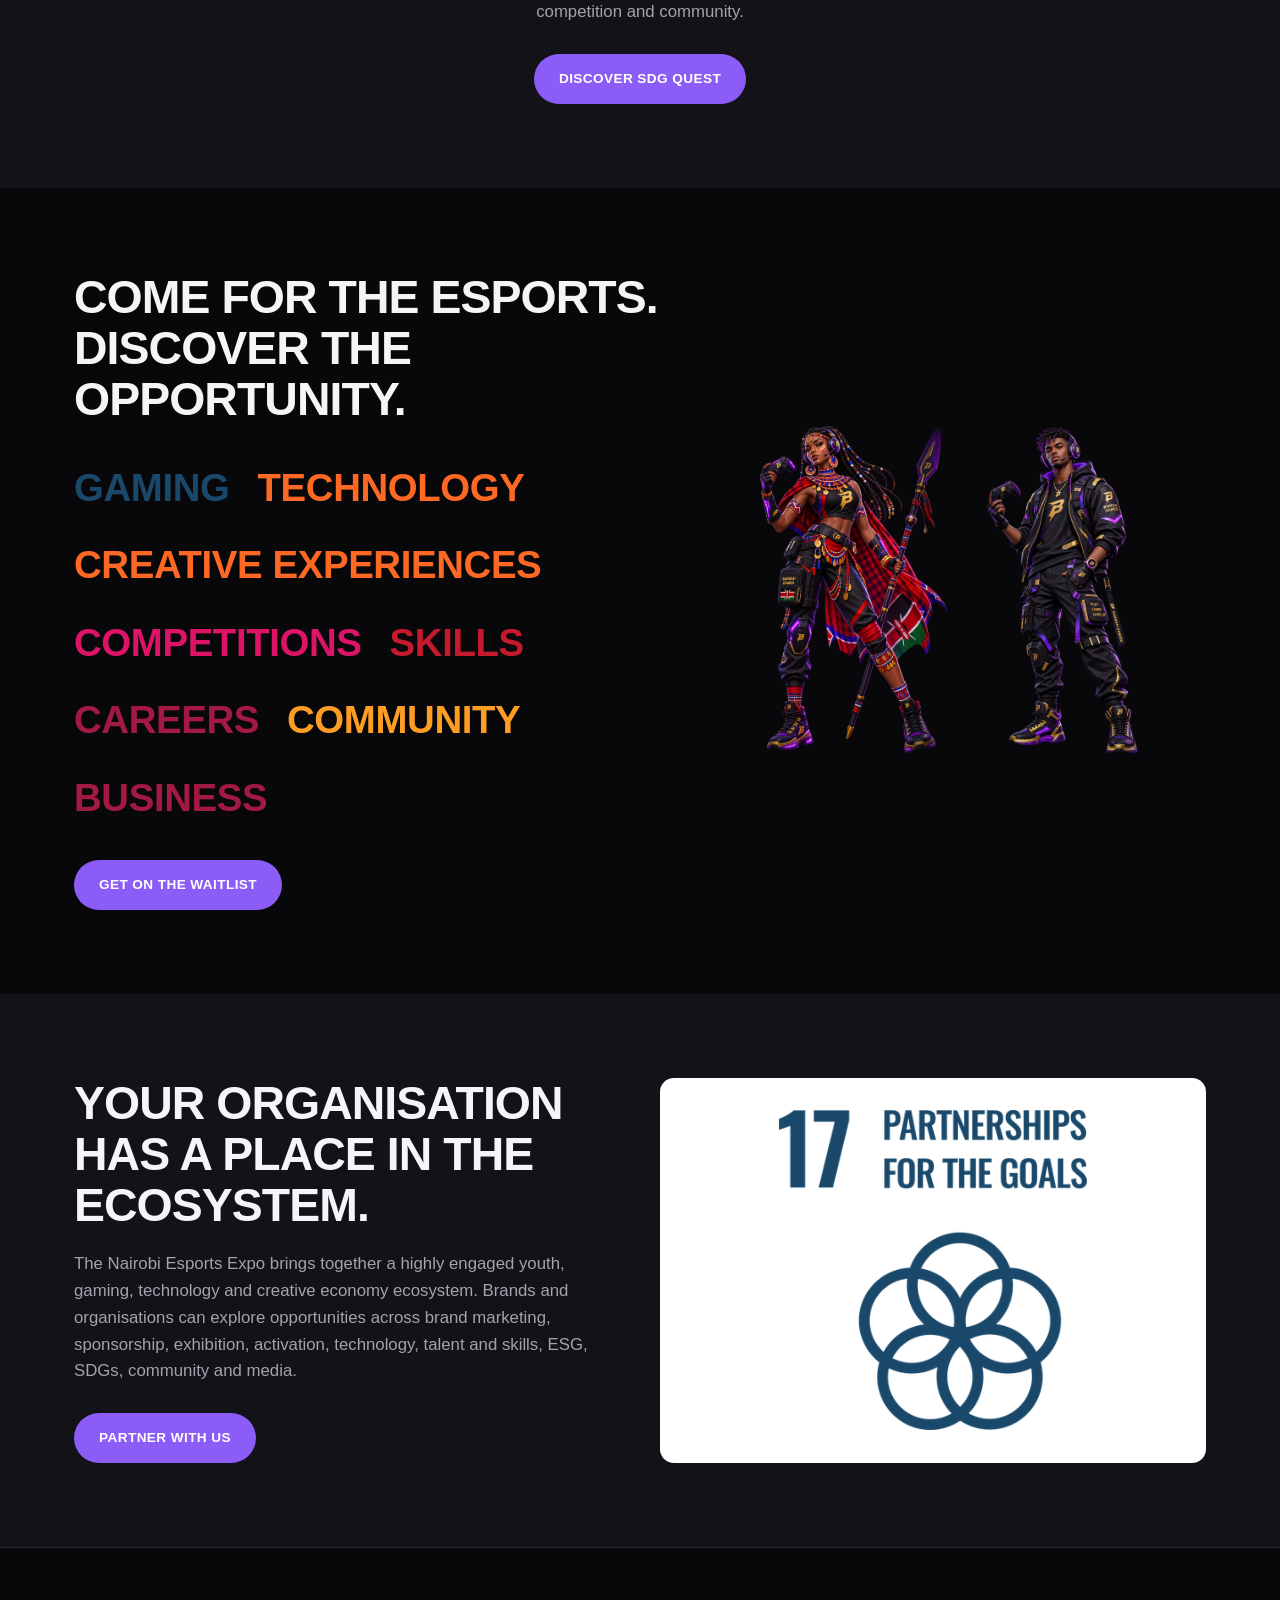
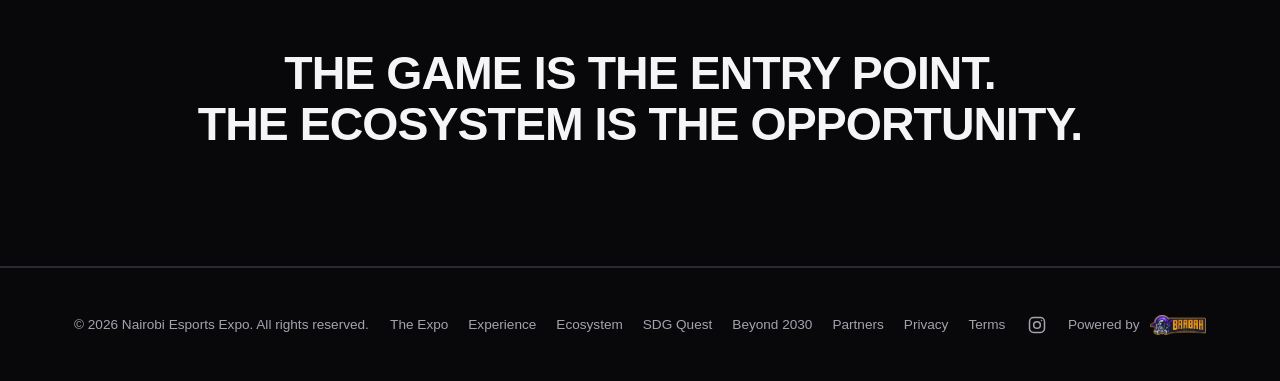
==== commit 769094df: "Change homepage section heading to 'Esports is Infrastructure'" ====
--- a/index.html
+++ b/index.html
@@ -17,7 +17,7 @@
 <link rel="icon" type="image/png" sizes="32x32" href="favicon-32.png">
 <link rel="icon" type="image/png" sizes="64x64" href="favicon-64.png">
 <link rel="apple-touch-icon" href="favicon-64.png">
-<link rel="stylesheet" href="styles.css?v=41">
+<link rel="stylesheet" href="styles.css?v=44">
 </head>
 <body>
 <a href="#main" class="skip-link">Skip to content</a>
@@ -95,7 +95,7 @@
   <!-- ECOSYSTEM -->
   <section id="ecosystem" class="section reveal">
     <div class="container">
-      <h2>One Industry. Many Opportunities.</h2>
+      <h2>Esports is Infrastructure</h2>
       <div class="card-grid cols-4">
         <div class="info-card" style="--sdg-color:#FD6925;">
           <img src="sdg-goal-9.png" alt="SDG 9: Industry, Innovation and Infrastructure" class="card-sdg-icon">
@@ -236,6 +236,6 @@
   <a href="/partners" class="btn btn-primary btn-sm">Partner With Us</a>
 </div>
 
-<script src="script.js?v=13"></script>
+<script src="script.js?v=17"></script>
 </body>
 </html>
--- a/styles.css
+++ b/styles.css
@@ -1016,6 +1016,109 @@
   }
 }
 
+/* Every-100 color explosion + 1000-combo winner popup */
+.combo-particle {
+  position: fixed;
+  border-radius: 50%;
+  pointer-events: none;
+  z-index: 9999;
+  transform: translate(-50%, -50%);
+  animation: combo-particle-burst 1.15s cubic-bezier(0.16, 1, 0.3, 1) forwards;
+}
+
+@keyframes combo-particle-burst {
+  0% { transform: translate(-50%, -50%) translate(0, 0) scale(1); opacity: 1; }
+  65% { opacity: 1; }
+  100% { transform: translate(-50%, -50%) translate(var(--tx), calc(var(--ty) + 50px)) scale(0.15); opacity: 0; }
+}
+
+.combo-flash {
+  position: fixed;
+  width: 50px;
+  height: 50px;
+  border-radius: 50%;
+  pointer-events: none;
+  z-index: 9998;
+  transform: translate(-50%, -50%) scale(0.4);
+  background: radial-gradient(circle, var(--flash-color, #fff) 0%, transparent 72%);
+  opacity: 0.95;
+  animation: combo-flash-pulse 0.55s ease-out forwards;
+}
+
+@keyframes combo-flash-pulse {
+  to { transform: translate(-50%, -50%) scale(11); opacity: 0; }
+}
+
+.combo-milestone-text {
+  position: fixed;
+  z-index: 10001;
+  font-size: clamp(1.8rem, 6vw, 3rem);
+  font-weight: 900;
+  letter-spacing: 0.02em;
+  color: var(--milestone-color, #fff);
+  text-shadow: 0 0 20px var(--milestone-color, #fff), 0 0 44px var(--milestone-color, #fff);
+  pointer-events: none;
+  white-space: nowrap;
+  opacity: 0;
+  animation: combo-milestone-pop 1.3s cubic-bezier(0.16, 1, 0.3, 1) forwards;
+}
+
+@keyframes combo-milestone-pop {
+  0% { transform: translate(-50%, -50%) scale(0.3); opacity: 0; }
+  22% { transform: translate(-50%, -50%) scale(1.25); opacity: 1; }
+  38% { transform: translate(-50%, -55%) scale(1); opacity: 1; }
+  100% { transform: translate(-50%, -110%) scale(1); opacity: 0; }
+}
+
+.winner-popup {
+  position: fixed;
+  inset: 0;
+  z-index: 10000;
+  display: flex;
+  align-items: center;
+  justify-content: center;
+  padding: 24px;
+  background: rgba(8, 8, 11, 0.82);
+  backdrop-filter: blur(6px);
+  opacity: 0;
+  transition: opacity 0.3s ease;
+}
+
+.winner-popup.is-visible { opacity: 1; }
+
+.winner-card {
+  max-width: 380px;
+  width: 100%;
+  text-align: center;
+  padding: 40px 32px;
+  border-radius: var(--radius);
+  background: var(--surface);
+  border: 1px solid var(--accent-bright);
+  box-shadow: 0 0 60px rgba(139, 92, 246, 0.45);
+  transform: scale(0.9);
+  transition: transform 0.3s ease;
+}
+
+.winner-popup.is-visible .winner-card { transform: scale(1); }
+
+.winner-trophy {
+  font-size: 3.2rem;
+  margin-bottom: 12px;
+  filter: drop-shadow(0 0 20px rgba(253, 157, 36, 0.6));
+}
+
+.winner-card h3 {
+  margin: 0 0 10px;
+  font-size: 1.4rem;
+  text-transform: uppercase;
+}
+
+.winner-card p {
+  margin: 0 0 24px;
+  color: var(--text-dim);
+  font-size: 0.95rem;
+}
+
 /* Hidden shake-counter mini-game */
 .shake-counter {
   position: fixed;
@@ -1067,6 +1170,28 @@
   0% { transform: scale(1); }
   45% { transform: scale(1.4); }
   100% { transform: scale(1); }
+}
+
+/* Mobile tap effect — TikTok-style glowing SDG ring at each tap */
+.tap-ring {
+  position: fixed;
+  width: 24px;
+  height: 24px;
+  border-radius: 50%;
+  border: 3px solid var(--ring-color, var(--accent));
+  box-shadow: 0 0 24px var(--ring-color, var(--accent)), 0 0 40px var(--ring-color, var(--accent)) inset;
+  pointer-events: none;
+  z-index: 9998;
+  transform: translate(-50%, -50%) scale(0.3);
+  opacity: 0.9;
+  animation: tap-ring-expand 0.55s cubic-bezier(0.22, 1, 0.36, 1) forwards;
+}
+
+@keyframes tap-ring-expand {
+  to {
+    transform: translate(-50%, -50%) scale(4.2);
+    opacity: 0;
+  }
 }
 
 /* Responsive */
@@ -1130,4 +1255,5 @@
     border-top: 1px solid var(--border);
   }
   .mobile-cta-bar .btn { flex: 1; padding: 12px 10px; font-size: 0.9rem; text-align: center; }
-}
+  .shake-counter { bottom: 78px; left: 14px; padding: 8px 14px; }
+}
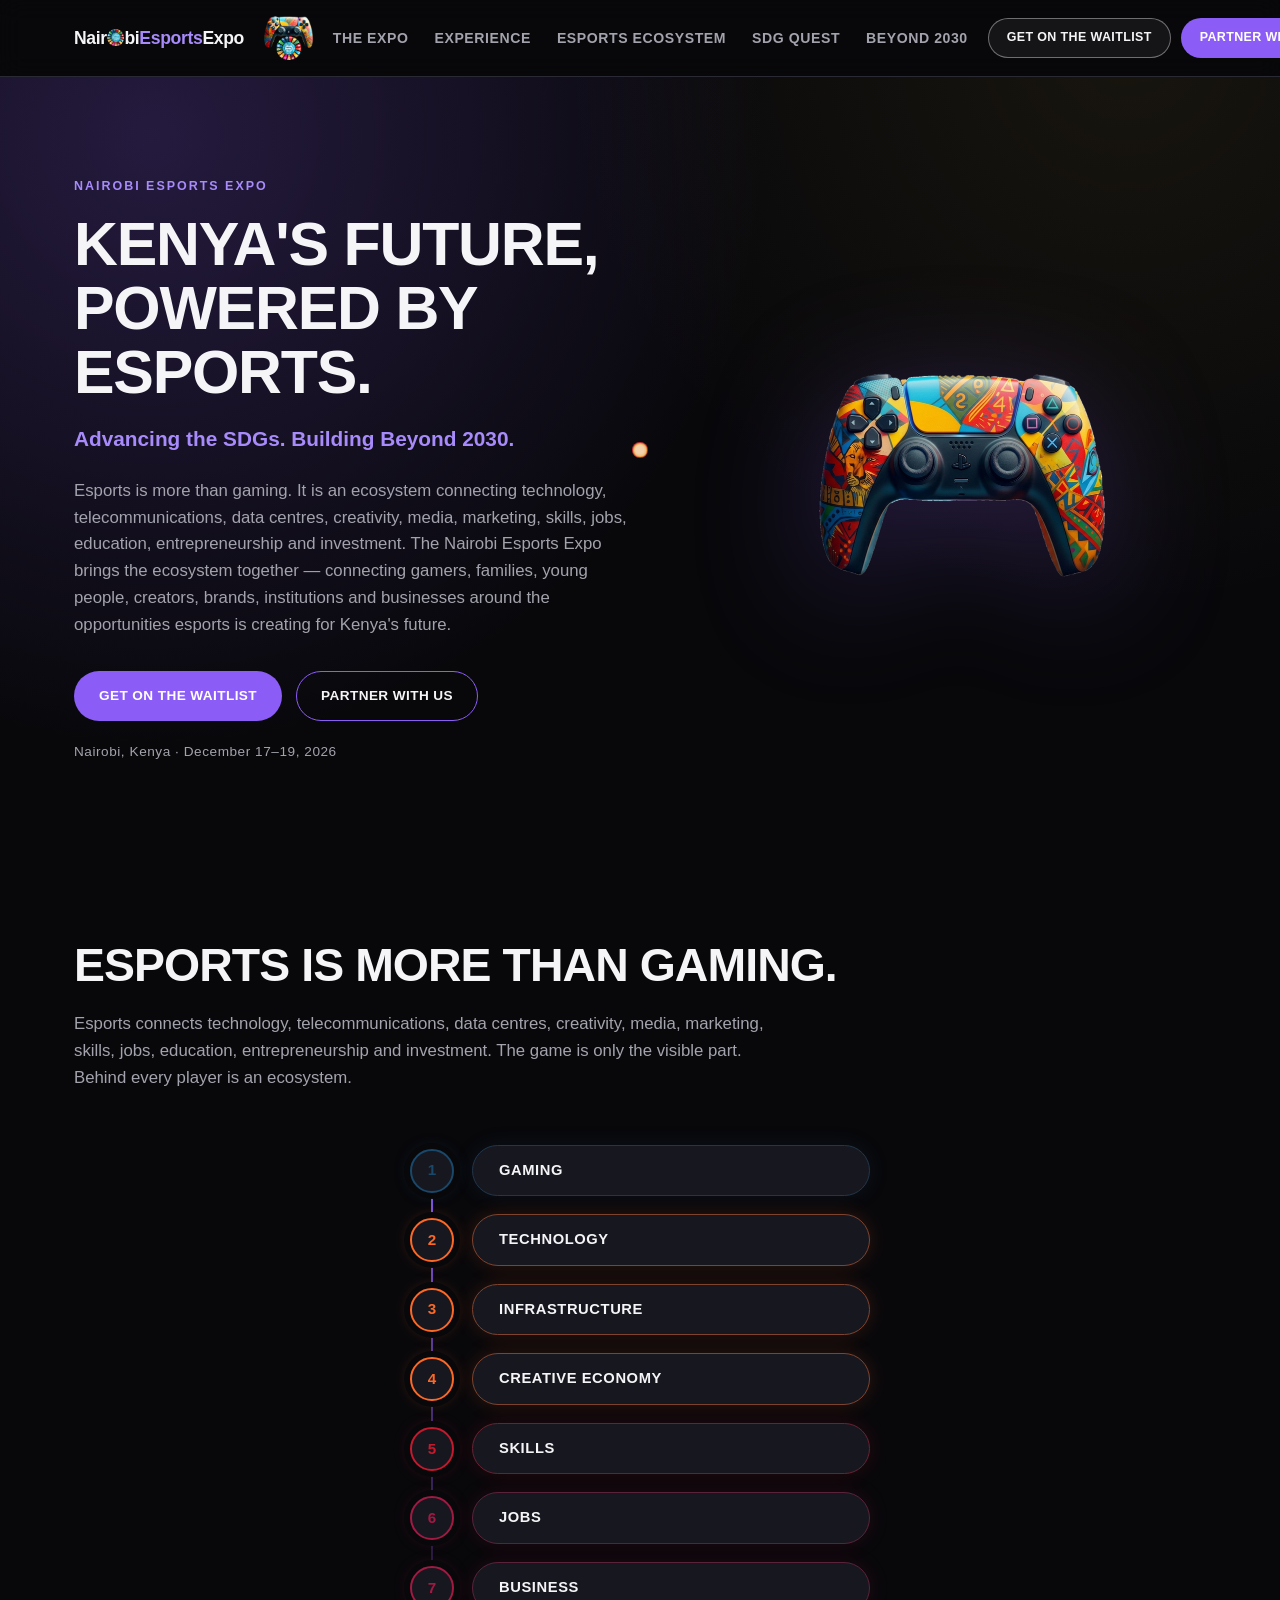
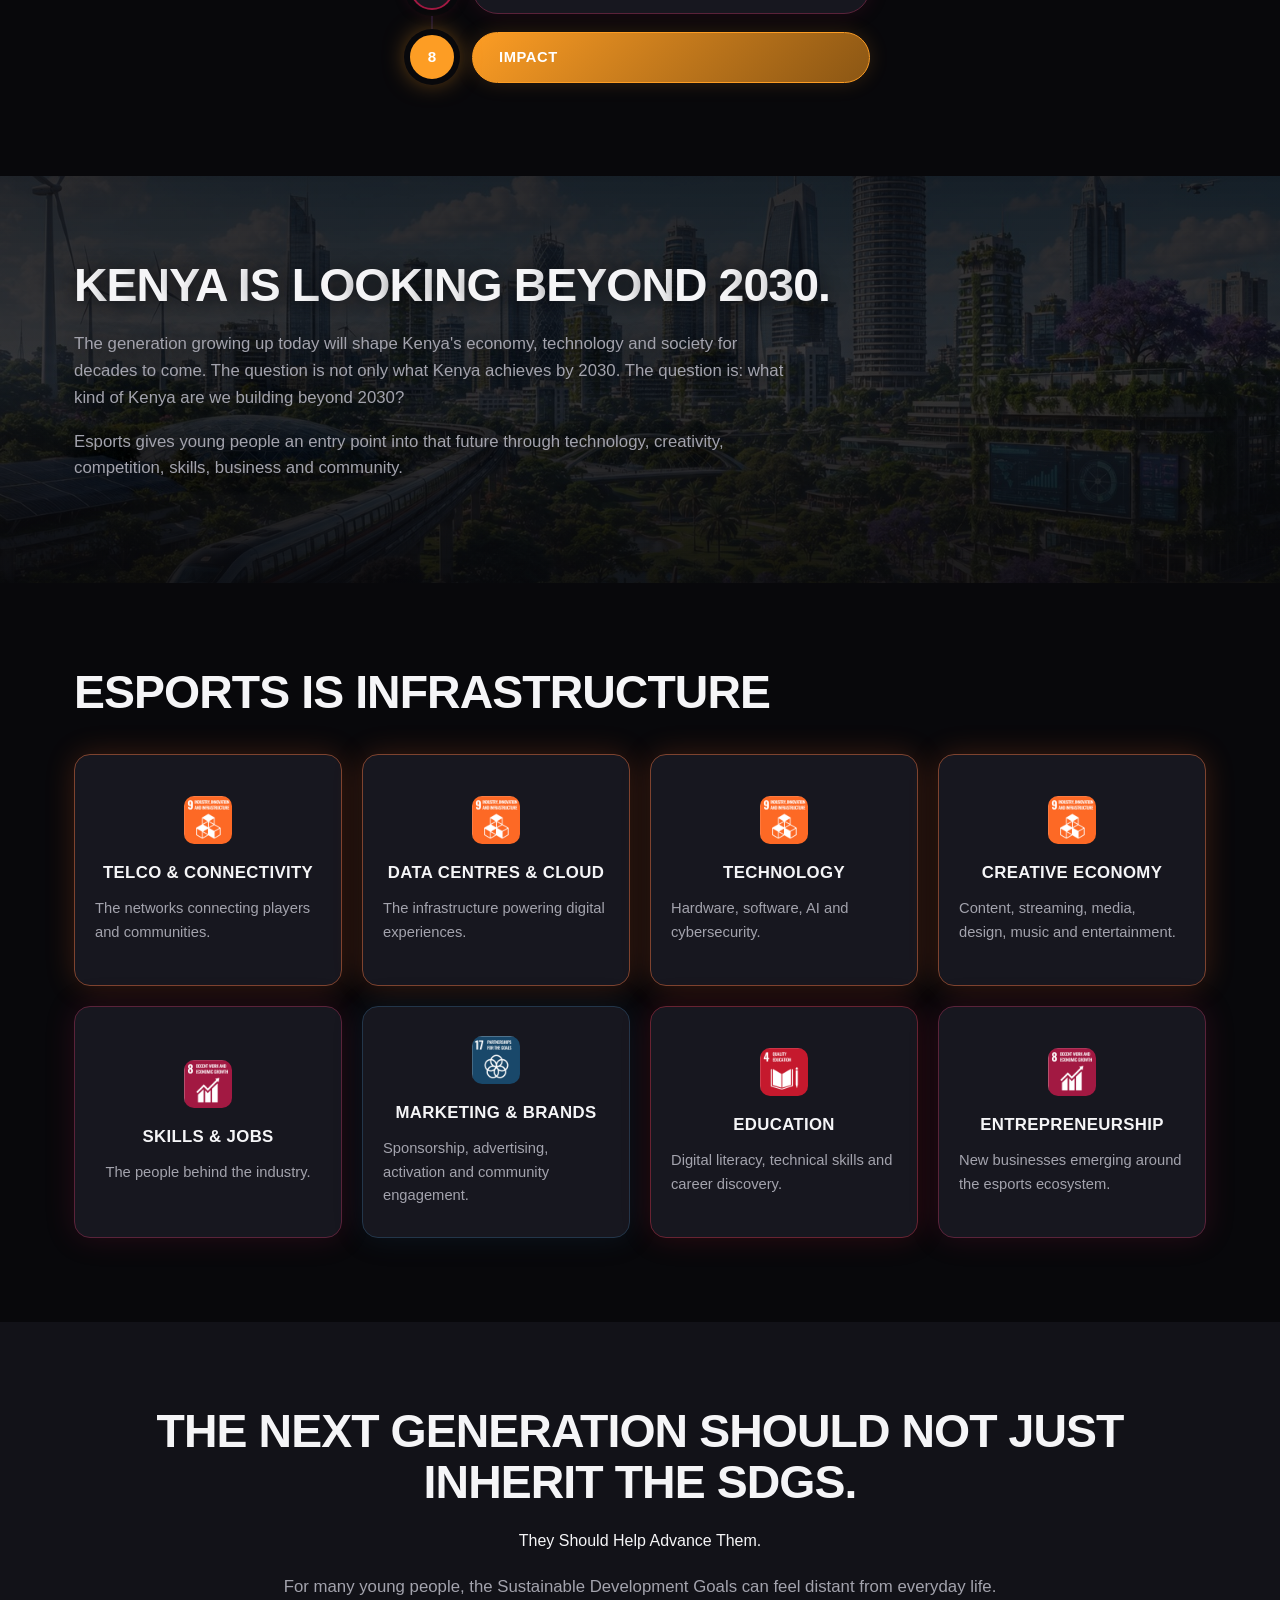
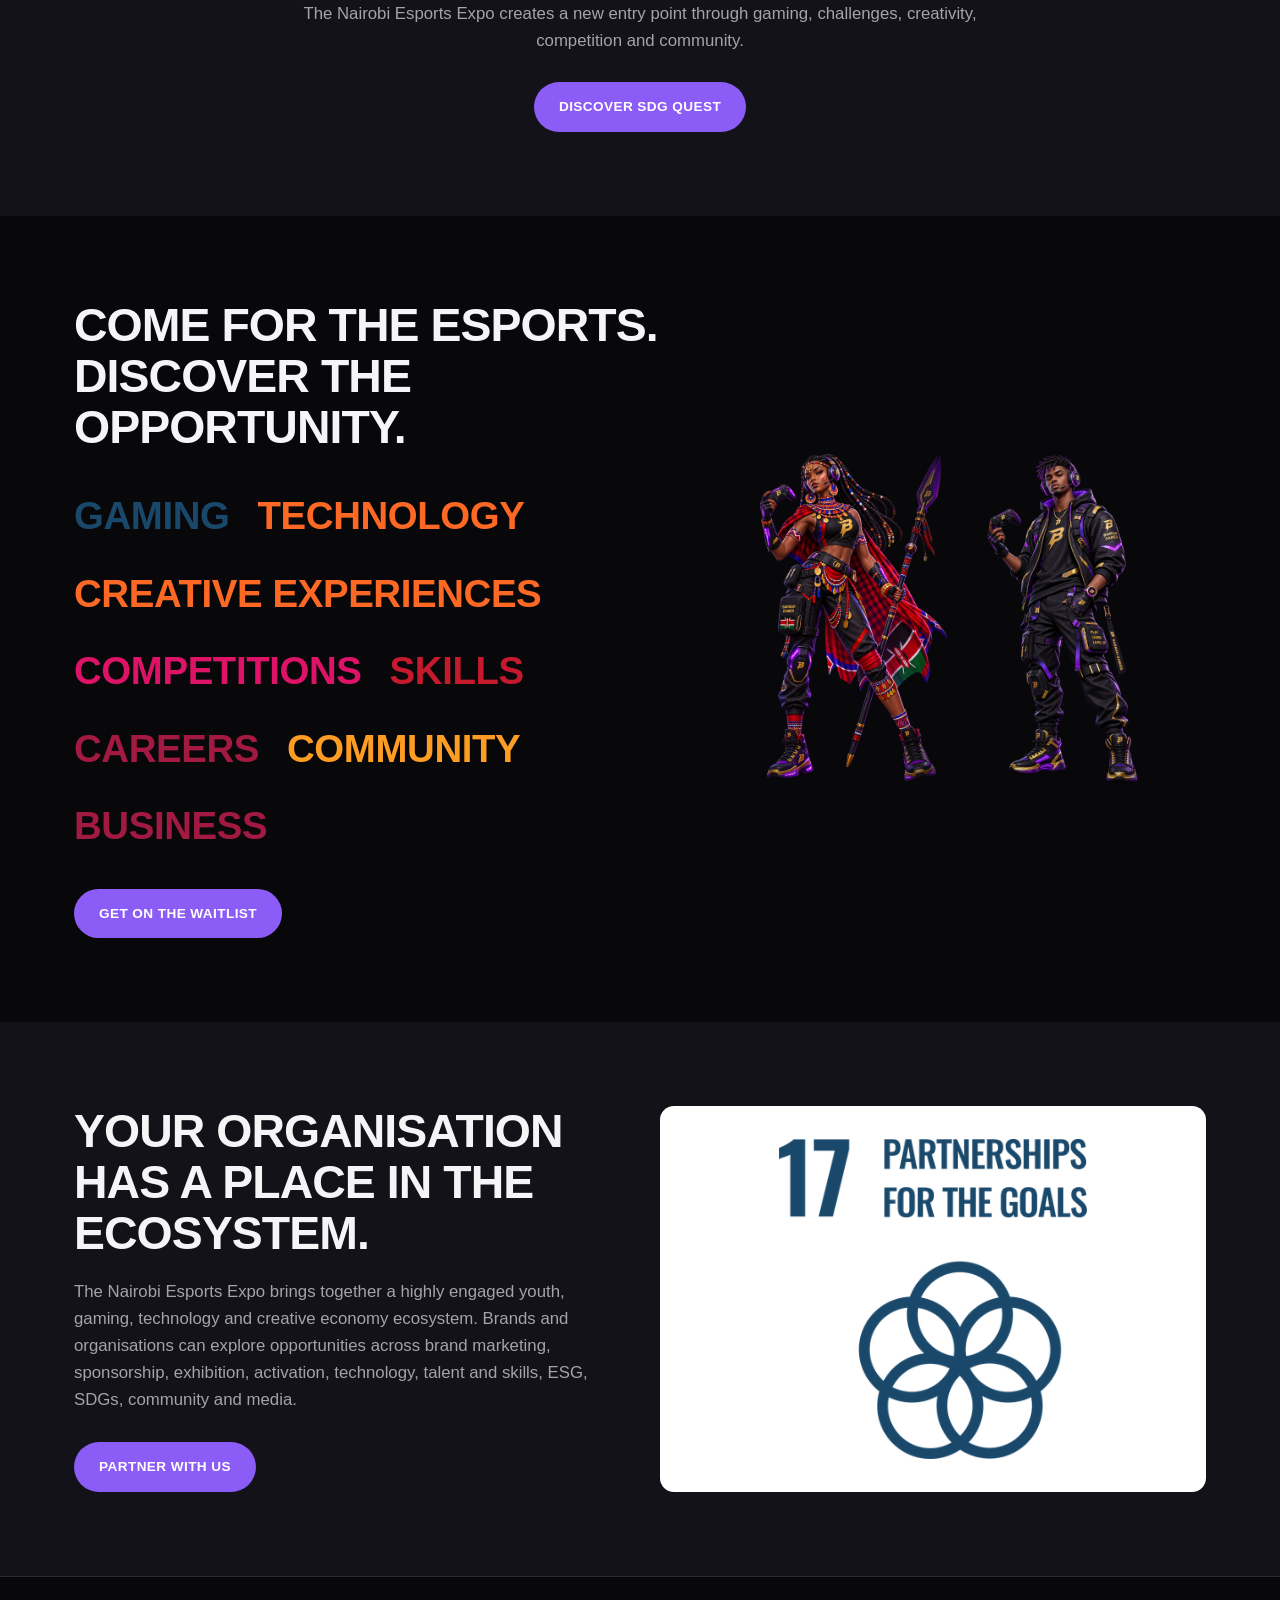
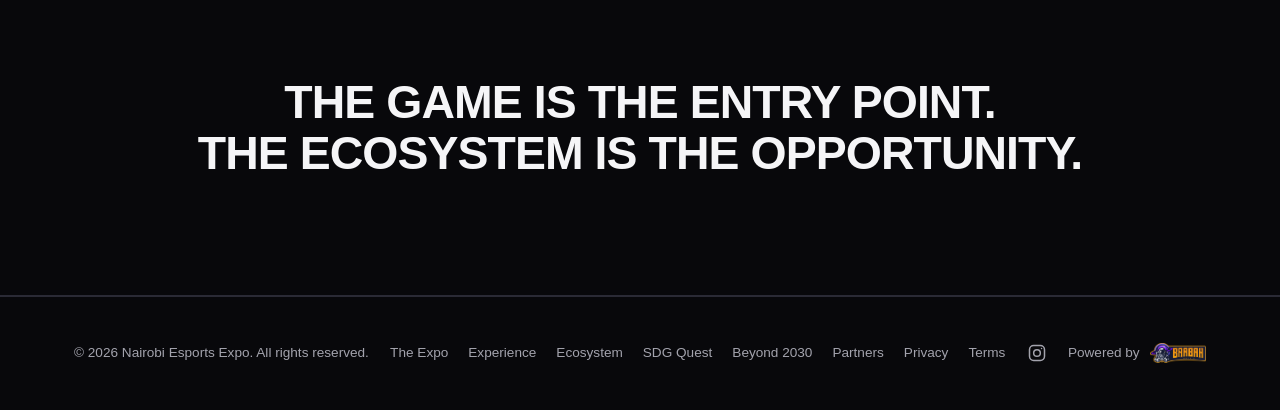
==== commit cf57a03b: "Turn homepage infrastructure cards into flip cards with local contrast Each "Esports is Infrastructu" ====
--- a/index.html
+++ b/index.html
@@ -17,7 +17,7 @@
 <link rel="icon" type="image/png" sizes="32x32" href="favicon-32.png">
 <link rel="icon" type="image/png" sizes="64x64" href="favicon-64.png">
 <link rel="apple-touch-icon" href="favicon-64.png">
-<link rel="stylesheet" href="styles.css?v=44">
+<link rel="stylesheet" href="styles.css?v=46">
 </head>
 <body>
 <a href="#main" class="skip-link">Skip to content</a>
@@ -97,45 +97,109 @@
     <div class="container">
       <h2>Esports is Infrastructure</h2>
       <div class="card-grid cols-4">
-        <div class="info-card" style="--sdg-color:#FD6925;">
-          <img src="sdg-goal-9.png" alt="SDG 9: Industry, Innovation and Infrastructure" class="card-sdg-icon">
-          <h3>Telco &amp; Connectivity</h3>
-          <p>The networks connecting players and communities.</p>
-        </div>
-        <div class="info-card" style="--sdg-color:#FD6925;">
-          <img src="sdg-goal-9.png" alt="SDG 9: Industry, Innovation and Infrastructure" class="card-sdg-icon">
-          <h3>Data Centres &amp; Cloud</h3>
-          <p>The infrastructure powering digital experiences.</p>
-        </div>
-        <div class="info-card" style="--sdg-color:#FD6925;">
-          <img src="sdg-goal-9.png" alt="SDG 9: Industry, Innovation and Infrastructure" class="card-sdg-icon">
-          <h3>Technology</h3>
-          <p>Hardware, software, AI and cybersecurity.</p>
-        </div>
-        <div class="info-card" style="--sdg-color:#FD6925;">
-          <img src="sdg-goal-9.png" alt="SDG 9: Industry, Innovation and Infrastructure" class="card-sdg-icon">
-          <h3>Creative Economy</h3>
-          <p>Content, streaming, media, design, music and entertainment.</p>
-        </div>
-        <div class="info-card" style="--sdg-color:#A21942;">
-          <img src="sdg-goal-8.png" alt="SDG 8: Decent Work and Economic Growth" class="card-sdg-icon">
-          <h3>Skills &amp; Jobs</h3>
-          <p>The people behind the industry.</p>
-        </div>
-        <div class="info-card" style="--sdg-color:#19486A;">
-          <img src="sdg-goal-17.png" alt="SDG 17: Partnerships for the Goals" class="card-sdg-icon">
-          <h3>Marketing &amp; Brands</h3>
-          <p>Sponsorship, advertising, activation and community engagement.</p>
-        </div>
-        <div class="info-card" style="--sdg-color:#C5192D;">
-          <img src="sdg-goal-4.png" alt="SDG 4: Quality Education" class="card-sdg-icon">
-          <h3>Education</h3>
-          <p>Digital literacy, technical skills and career discovery.</p>
-        </div>
-        <div class="info-card" style="--sdg-color:#A21942;">
-          <img src="sdg-goal-8.png" alt="SDG 8: Decent Work and Economic Growth" class="card-sdg-icon">
-          <h3>Entrepreneurship</h3>
-          <p>New businesses emerging around the esports ecosystem.</p>
+        <div class="info-card flip-card" style="--sdg-color:#FD6925;">
+          <div class="flip-card-inner">
+            <div class="flip-card-front">
+              <img src="sdg-goal-9.png" alt="SDG 9: Industry, Innovation and Infrastructure" class="card-sdg-icon">
+              <h3>Telco &amp; Connectivity</h3>
+              <p>The networks connecting players and communities.</p>
+            </div>
+            <div class="flip-card-back">
+              <p class="eyebrow">Where It's Built</p>
+              <p>Kenya already has the networks: Safaricom, Airtel Kenya and Telkom. The infrastructure exists — esports now needs to run on it.</p>
+            </div>
+          </div>
+        </div>
+        <div class="info-card flip-card" style="--sdg-color:#FD6925;">
+          <div class="flip-card-inner">
+            <div class="flip-card-front">
+              <img src="sdg-goal-9.png" alt="SDG 9: Industry, Innovation and Infrastructure" class="card-sdg-icon">
+              <h3>Data Centres &amp; Cloud</h3>
+              <p>The infrastructure powering digital experiences.</p>
+            </div>
+            <div class="flip-card-back">
+              <p class="eyebrow">Where It's Built</p>
+              <p>Most cloud regions serving Kenya sit in Ireland, South Africa or Europe. Local data centres would let Kenyan esports run faster and closer to home.</p>
+            </div>
+          </div>
+        </div>
+        <div class="info-card flip-card" style="--sdg-color:#FD6925;">
+          <div class="flip-card-inner">
+            <div class="flip-card-front">
+              <img src="sdg-goal-9.png" alt="SDG 9: Industry, Innovation and Infrastructure" class="card-sdg-icon">
+              <h3>Technology</h3>
+              <p>Hardware, software, AI and cybersecurity.</p>
+            </div>
+            <div class="flip-card-back">
+              <p class="eyebrow">Where It's Built</p>
+              <p>The GPUs, engines and platforms behind esports are built in the US and Asia. Kenya needs engineers building this technology, not just using it.</p>
+            </div>
+          </div>
+        </div>
+        <div class="info-card flip-card" style="--sdg-color:#FD6925;">
+          <div class="flip-card-inner">
+            <div class="flip-card-front">
+              <img src="sdg-goal-9.png" alt="SDG 9: Industry, Innovation and Infrastructure" class="card-sdg-icon">
+              <h3>Creative Economy</h3>
+              <p>Content, streaming, media, design, music and entertainment.</p>
+            </div>
+            <div class="flip-card-back">
+              <p class="eyebrow">Where It's Built</p>
+              <p>Twitch, YouTube and TikTok host the streams — but the content, editing talent and studios can be built right here in Nairobi.</p>
+            </div>
+          </div>
+        </div>
+        <div class="info-card flip-card" style="--sdg-color:#A21942;">
+          <div class="flip-card-inner">
+            <div class="flip-card-front">
+              <img src="sdg-goal-8.png" alt="SDG 8: Decent Work and Economic Growth" class="card-sdg-icon">
+              <h3>Skills &amp; Jobs</h3>
+              <p>The people behind the industry.</p>
+            </div>
+            <div class="flip-card-back">
+              <p class="eyebrow">Where It's Built</p>
+              <p>Top esports training academies are concentrated in Europe and Asia. Kenya has the talent — it needs the pathways built at home.</p>
+            </div>
+          </div>
+        </div>
+        <div class="info-card flip-card" style="--sdg-color:#19486A;">
+          <div class="flip-card-inner">
+            <div class="flip-card-front">
+              <img src="sdg-goal-17.png" alt="SDG 17: Partnerships for the Goals" class="card-sdg-icon">
+              <h3>Marketing &amp; Brands</h3>
+              <p>Sponsorship, advertising, activation and community engagement.</p>
+            </div>
+            <div class="flip-card-back">
+              <p class="eyebrow">Where It's Built</p>
+              <p>Global esports sponsorship dollars flow through agencies in London and LA. Kenyan brands can build that activation expertise locally instead.</p>
+            </div>
+          </div>
+        </div>
+        <div class="info-card flip-card" style="--sdg-color:#C5192D;">
+          <div class="flip-card-inner">
+            <div class="flip-card-front">
+              <img src="sdg-goal-4.png" alt="SDG 4: Quality Education" class="card-sdg-icon">
+              <h3>Education</h3>
+              <p>Digital literacy, technical skills and career discovery.</p>
+            </div>
+            <div class="flip-card-back">
+              <p class="eyebrow">Where It's Built</p>
+              <p>Game design and esports business courses are mostly taught abroad. Kenyan institutions can build this curriculum here, for this generation.</p>
+            </div>
+          </div>
+        </div>
+        <div class="info-card flip-card" style="--sdg-color:#A21942;">
+          <div class="flip-card-inner">
+            <div class="flip-card-front">
+              <img src="sdg-goal-8.png" alt="SDG 8: Decent Work and Economic Growth" class="card-sdg-icon">
+              <h3>Entrepreneurship</h3>
+              <p>New businesses emerging around the esports ecosystem.</p>
+            </div>
+            <div class="flip-card-back">
+              <p class="eyebrow">Where It's Built</p>
+              <p>Esports startups are funded out of Silicon Valley and Lagos. Kenya can build its own founders, funds and companies around this industry.</p>
+            </div>
+          </div>
         </div>
       </div>
     </div>
@@ -236,6 +300,6 @@
   <a href="/partners" class="btn btn-primary btn-sm">Partner With Us</a>
 </div>
 
-<script src="script.js?v=17"></script>
+<script src="script.js?v=18"></script>
 </body>
 </html>
--- a/styles.css
+++ b/styles.css
@@ -491,6 +491,62 @@
 }
 
 .sdg-card h3 { margin: 0; font-size: 0.95rem; }
+
+/* Flip cards — cards that flip to reveal a second face on hover/tap */
+.flip-card {
+  padding: 0;
+  min-height: 230px;
+  perspective: 1200px;
+  cursor: pointer;
+}
+
+.flip-card-inner {
+  position: relative;
+  width: 100%;
+  height: 100%;
+  min-height: 230px;
+  transition: transform 0.6s;
+  transform-style: preserve-3d;
+}
+
+.flip-card:hover .flip-card-inner,
+.flip-card.flipped .flip-card-inner {
+  transform: rotateY(180deg);
+}
+
+.flip-card-front, .flip-card-back {
+  position: absolute;
+  inset: 0;
+  backface-visibility: hidden;
+  padding: 28px 20px;
+  display: flex;
+  flex-direction: column;
+  align-items: center;
+  justify-content: center;
+}
+
+.flip-card-back {
+  transform: rotateY(180deg);
+}
+
+.flip-card-back .eyebrow {
+  font-size: 0.7rem;
+  color: var(--sdg-color, var(--accent));
+  text-transform: uppercase;
+  letter-spacing: 0.05em;
+  margin: 0 0 10px;
+}
+
+.flip-card-back p {
+  margin: 0;
+  font-size: 0.85rem;
+  color: var(--text-dim);
+  line-height: 1.45;
+}
+
+@media (prefers-reduced-motion: reduce) {
+  .flip-card-inner { transition: none; }
+}
 
 .brands-inner {
   display: grid;
